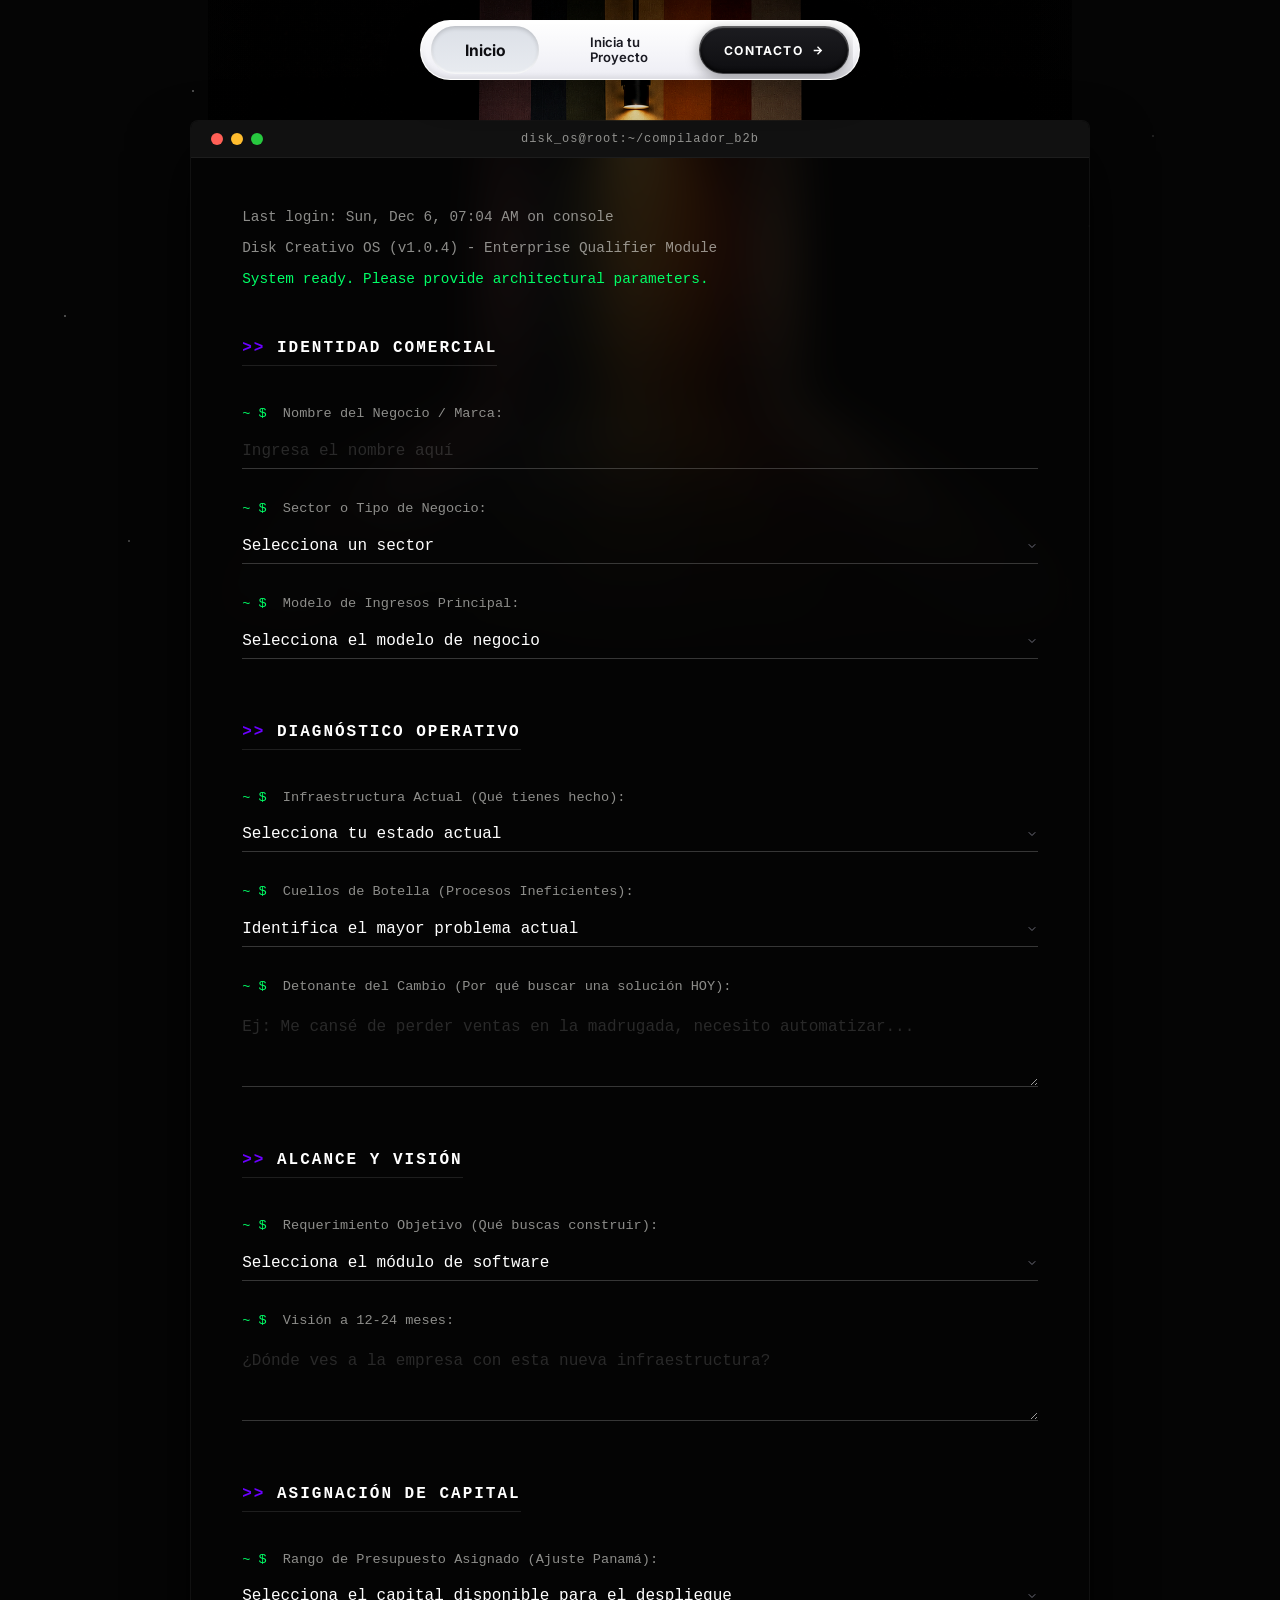
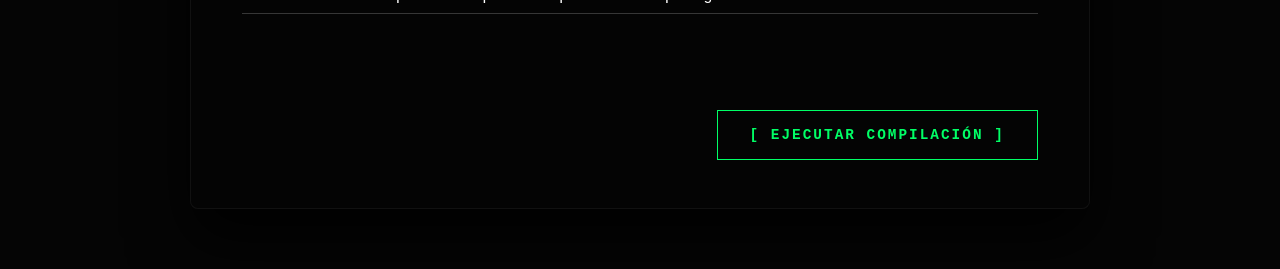
==== dex.html @ 026fd25a "feat: implementar scroll suave con offset, hero typewriter dinámico y textos editoriales corporativo" ====
<!DOCTYPE html>
<html lang="es">
<head>
    <meta charset="UTF-8">
    <meta name="viewport" content="width=device-width, initial-scale=1.0, maximum-scale=1.0, user-scalable=no">
    <title>Disk Creativo | Compilar Proyecto</title>
    <meta name="description" content="Compilador y auditoría interactiva de proyectos B2B de Disk Creativo. Diagnóstico operativo, definición de alcance y cotización directa.">
    <meta name="theme-color" content="#050505">

    <!-- Favicon -->
    <link rel="icon" type="image/png" href="assets/images/brand/logo-nav.png">
    
    <!-- Google Fonts -->
    <link rel="preconnect" href="https://fonts.googleapis.com">
    <link rel="preconnect" href="https://fonts.gstatic.com" crossorigin>
    <link href="https://fonts.googleapis.com/css2?family=Anton&family=Inter:wght@300;400;500;600&family=Playfair+Display:ital,wght@0,400;0,600;1,400;1,700&display=swap" rel="stylesheet">

    <!-- Estilos Modulares -->
    <link rel="stylesheet" href="assets/css/main.css?v=19">
    <link rel="stylesheet" href="assets/css/terminal.css?v=19">
</head>
<body>

    <!-- Fondo espacial y estrellas compartidas -->
    <div class="ambient-canvas"></div>
    <div class="minimal-stars"></div>

    <!-- ─── 02. NAVBAR CLAYMORPHISM 3D & APPLE LIQUID GLASS ─── -->
    <nav class="top-navbar nav-claymorphic is-at-top" id="topNavbar">
        <div class="navbar-inner-wrapper">
            <!-- 1. Logo de la Marca: Colapsado en estado inicial, aparece al scrollear -->
            <a href="index.html" class="navbar-brand">
                <img src="assets/images/brand/logo-nav.png" alt="Disk Icon" class="brand-icon">
                <span class="brand-name">DISK<br>CREATIVO</span>
            </a>

            <!-- 2. Botón Inicio -->
            <a href="index.html" class="nav-link nav-link-inicio">
                <span>Inicio</span>
            </a>

            <!-- 3. Enlace Inicia tu Proyecto -->
            <a href="dex.html" class="nav-link nav-link-multiline active">
                <span>Inicia tu<br>Proyecto</span>
            </a>

            <!-- 4. Botón Contacto -->
            <a href="https://wa.me/50768529324" target="_blank" rel="noopener noreferrer" class="nav-btn-clay">
                <span>CONTACTO</span>
                <svg viewBox="0 0 24 24" fill="none" stroke="currentColor" stroke-width="2.5"><path d="M5 12h14M12 5l7 7-7 7"/></svg>
            </a>
        </div>
    </nav>

    <!-- Ventana OS Terminal -->
    <main class="dex-container">
        <div class="os-window">
            
            <div class="os-titlebar">
                <div class="os-dots">
                    <div class="dot red"></div>
                    <div class="dot yellow"></div>
                    <div class="dot green"></div>
                </div>
                <div class="os-title">disk_os@root:~/compilador_b2b</div>
            </div>

            <div class="os-content">
                <div class="terminal-intro">
                    <p>Last login: <span id="timeNode"></span> on console</p>
                    <p>Disk Creativo OS (v1.0.4) - Enterprise Qualifier Module</p>
                    <p class="sys-success">System ready. Please provide architectural parameters.</p>
                </div>

                <form id="auditForm" class="audit-form">
                    
                    <!-- Bloque 1: Identidad Comercial -->
                    <div class="form-block">
                        <span class="block-header">Identidad Comercial</span>
                        
                        <div class="form-group">
                            <label class="form-label" for="q_nombre"><span class="prompt-symbol">~ $</span> Nombre del Negocio / Marca:</label>
                            <input type="text" id="q_nombre" class="terminal-input" placeholder="Ingresa el nombre aquí" required>
                        </div>

                        <div class="form-group">
                            <label class="form-label" for="q_sector"><span class="prompt-symbol">~ $</span> Sector o Tipo de Negocio:</label>
                            <select id="q_sector" class="terminal-input" required>
                                <option value="" disabled selected>Selecciona un sector</option>
                                <option value="Tattoo & Body Art">Tattoo / Arte Corporal</option>
                                <option value="Automotriz">Automotriz (Ventas, Detailing, Taller)</option>
                                <option value="Gastronomía">Gastronomía / Restaurantes</option>
                                <option value="Servicios Profesionales">Servicios Profesionales / Consultoría</option>
                                <option value="Retail & Moda">Retail / Moda / Tienda Física</option>
                                <option value="Bienes Raíces">Real Estate / Bienes Raíces</option>
                                <option value="Tecnología & SaaS">Tech / Startups / Software</option>
                                <option value="Otro">Otro Sector</option>
                            </select>
                        </div>

                        <div class="form-group">
                            <label class="form-label" for="q_modelo"><span class="prompt-symbol">~ $</span> Modelo de Ingresos Principal:</label>
                            <select id="q_modelo" class="terminal-input" required>
                                <option value="" disabled selected>Selecciona el modelo de negocio</option>
                                <option value="B2B (Business to Business)">B2B (Venta a otras empresas)</option>
                                <option value="B2C (Venta Directa al Consumidor)">B2C (Venta directa al cliente final)</option>
                                <option value="Suscripción / Membresías">Suscripciones / Membresías recurrentes</option>
                                <option value="E-commerce Puro">E-commerce / Venta 100% online</option>
                            </select>
                        </div>
                    </div>

                    <!-- Bloque 2: Diagnóstico Operativo -->
                    <div class="form-block">
                        <span class="block-header">Diagnóstico Operativo</span>
                        
                        <div class="form-group">
                            <label class="form-label" for="q_infra"><span class="prompt-symbol">~ $</span> Infraestructura Actual (Qué tienes hecho):</label>
                            <select id="q_infra" class="terminal-input" required>
                                <option value="" disabled selected>Selecciona tu estado actual</option>
                                <option value="Solo Redes Sociales">Solo existimos en Instagram / TikTok / Redes</option>
                                <option value="Web Básica Obsoleta">Tenemos una web, pero está desactualizada y no vende</option>
                                <option value="WhatsApp y Excel Puro">Operamos a pura fuerza bruta: WhatsApp, Excel y papel</option>
                                <option value="Ecosistema Parcial">Tenemos algunas herramientas, pero están desconectadas</option>
                            </select>
                        </div>

                        <div class="form-group">
                            <label class="form-label" for="q_falla"><span class="prompt-symbol">~ $</span> Cuellos de Botella (Procesos Ineficientes):</label>
                            <select id="q_falla" class="terminal-input" required>
                                <option value="" disabled selected>Identifica el mayor problema actual</option>
                                <option value="Pérdida de ventas por lentitud">Se pierden clientes por responder lento en WhatsApp / DM</option>
                                <option value="Caos de Agendamiento">El control de citas o reservas es un dolor de cabeza manual</option>
                                <option value="Cobros manuales">Los cobros no están automatizados, dependo de capturas de Yappy/Transferencia</option>
                                <option value="Baja Percepción de Marca">El cliente no nos percibe "Premium", falta autoridad visual</option>
                                <option value="Operación Fragmentada">Uso 5 plataformas distintas para vender un solo producto</option>
                            </select>
                        </div>

                        <div class="form-group">
                            <label class="form-label" for="q_detonante"><span class="prompt-symbol">~ $</span> Detonante del Cambio (Por qué buscar una solución HOY):</label>
                            <textarea id="q_detonante" class="terminal-input" placeholder="Ej: Me cansé de perder ventas en la madrugada, necesito automatizar..." required></textarea>
                        </div>
                    </div>

                    <!-- Bloque 3: Alcance y Visión -->
                    <div class="form-block">
                        <span class="block-header">Alcance y Visión</span>
                        
                        <div class="form-group">
                            <label class="form-label" for="q_objetivo"><span class="prompt-symbol">~ $</span> Requerimiento Objetivo (Qué buscas construir):</label>
                            <select id="q_objetivo" class="terminal-input" required>
                                <option value="" disabled selected>Selecciona el módulo de software</option>
                                <option value="Landing Page Transaccional">Landing Page Orientada a Ventas / Captura de Leads</option>
                                <option value="E-commerce Integral">Tienda Online / E-commerce Completo</option>
                                <option value="Software a Medida / SaaS">Plataforma Custom / Panel Administrativo a medida</option>
                                <option value="Rebranding + Infraestructura Web">Reestructuración total: Identidad Visual + Sitio Web</option>
                            </select>
                        </div>

                        <div class="form-group">
                            <label class="form-label" for="q_vision"><span class="prompt-symbol">~ $</span> Visión a 12-24 meses:</label>
                            <textarea id="q_vision" class="terminal-input" placeholder="¿Dónde ves a la empresa con esta nueva infraestructura?" required></textarea>
                        </div>
                    </div>

                    <!-- Bloque 4: Asignación de Capital -->
                    <div class="form-block">
                        <span class="block-header">Asignación de Capital</span>
                        
                        <div class="form-group">
                            <label class="form-label" for="q_presupuesto"><span class="prompt-symbol">~ $</span> Rango de Presupuesto Asignado (Ajuste Panamá):</label>
                            <select id="q_presupuesto" class="terminal-input" required>
                                <option value="" disabled selected>Selecciona el capital disponible para el despliegue</option>
                                <option value="$300 - $600 USD (MVP)">$300 - $600 USD (Despliegue Rápido / Landing Page Básica)</option>
                                <option value="$600 - $1,200 USD (Estándar)">$600 - $1,200 USD (Ecosistema Estándar / Landing Pro o E-commerce Básico)</option>
                                <option value="$1,200 - $2,500 USD (Avanzado)">$1,200 - $2,500 USD (Infraestructura Comercial B2B Completa + Automatización)</option>
                                <option value="$2,500 - $5,000 USD (SaaS)">$2,500 - $5,000 USD (Software Custom / Plataforma a Medida)</option>
                                <option value="$5,000+ USD (Enterprise)">$5,000+ USD (Proyecto Enterprise / Integraciones Complejas)</option>
                            </select>
                        </div>
                    </div>

                    <div class="terminal-submit-wrapper">
                        <button type="submit" class="btn-execute">Ejecutar Compilación</button>
                    </div>

                </form>
            </div>
        </div>
    </main>

    <!-- Scripts Modulares -->
    <script src="assets/js/main.js?v=19"></script>
    <script src="assets/js/terminal.js?v=19"></script>
</body>
</html>
---- assets/css/main.css ----
:root {
    /* Variables Core */
    --bg-primary: #050505;
    --bg-secondary: #0A0A0C;
    --brand-purple: #6B00FF;
    --accent-neon: #00FF66;
    --accent-neon-glow: rgba(0, 255, 102, 0.35);
    --accent-cyan: #00F0FF;
    --text-main: #EAE9E4; 
    --text-muted: rgba(234, 233, 228, 0.6);
    --hairline: 1px solid rgba(255, 255, 255, 0.1);
    --hairline-dark: 1px solid rgba(255, 255, 255, 0.05);
    /* Delimitador Técnico Editorial */
    --line-solid-white: 1px solid rgba(255, 255, 255, 0.4);
    
    /* Tipografía */
    --font-display: 'Anton', sans-serif;
    --font-serif: 'Playfair Display', serif;
    --font-sans: 'Inter', sans-serif;
    --font-code: 'Courier New', Courier, monospace;
}

/* ─── RESET Y BASE (BLINDAJE DE OVERFLOW) ─── */
html, body { 
    overflow-x: hidden !important; 
    max-width: 100vw; 
    width: 100%; 
    scroll-behavior: smooth; 
    min-height: 100%; 
}

* { 
    box-sizing: border-box; 
    margin: 0; 
    padding: 0; 
}

body {
    color: var(--text-main); 
    font-family: var(--font-sans);
    -webkit-font-smoothing: antialiased; 
    background-color: var(--bg-primary);
    position: relative; 
    min-height: 100%;
}

/* ─── 01. LIENZO DEL ESCENARIO DE INDEX (MÁS CORTO Y LADOS EN NEGRO) ─── */
.ambient-canvas {
    position: absolute;
    top: 0;
    left: 0;
    width: 100%;
    height: clamp(520px, 72vh, 760px);
    background-color: var(--bg-primary);
    background-image: 
        /* Fusión suave a los costados hacia negro sólido */
        linear-gradient(to right, #050505 0%, rgba(5,5,5,0) 20%, rgba(5,5,5,0) 80%, #050505 100%),
        /* Fusión suave inferior hacia negro antes de la cinta analógica */
        linear-gradient(to bottom, rgba(5,5,5,0.06) 0%, transparent 40%, rgba(5,5,5,0.85) 80%, #050505 100%),
        /* Fondo original de index */
        url('../images/backgrounds/escenario-lampara.png');
    background-position: center top, center top, center top;
    background-size: 100% 100%, 100% 100%, auto 100%;
    background-repeat: no-repeat;
    z-index: 1;
    pointer-events: none;
}

.stars-container { 
    position: absolute; 
    top: 0; 
    left: 0; 
    width: 100%; 
    height: 100vh; 
    z-index: 2; 
    pointer-events: none; 
    overflow: hidden;
}

.stars-1 {
    position: absolute; 
    width: 1px; 
    height: 1px; 
    background: transparent;
    box-shadow: 15vw 20vh #FFF, 40vw 60vh #FFF, 80vw 15vh #FFF, 25vw 85vh #FFF, 60vw 30vh #FFF, 90vw 70vh #FFF, 10vw 45vh #FFF, 70vw 80vh #FFF;
    opacity: 0.28;
}

.stars-2 {
    position: absolute; 
    width: 2px; 
    height: 2px; 
    background: transparent;
    box-shadow: 35vw 10vh #FFF, 85vw 50vh #FFF, 50vw 85vh #FFF, 15vw 70vh #FFF, 75vw 25vh #FFF;
    opacity: 0.22;
}

.minimal-stars { 
    position: absolute; 
    top: 0; 
    left: 0; 
    width: 100%; 
    height: 100vh; 
    z-index: 1; 
    pointer-events: none; 
    overflow: hidden;
}

.minimal-stars::after {
    content: ""; 
    position: absolute; 
    width: 2px; 
    height: 2px; 
    background: transparent;
    box-shadow: 15vw 10vh rgba(255,255,255,0.5), 85vw 25vh rgba(255,255,255,0.3), 45vw 40vh rgba(255,255,255,0.6), 10vw 60vh rgba(255,255,255,0.4), 75vw 70vh rgba(255,255,255,0.5), 90vw 15vh rgba(255,255,255,0.2), 25vw 85vh rgba(255,255,255,0.4), 65vw 90vh rgba(255,255,255,0.3), 5vw 35vh rgba(255,255,255,0.5), 50vw 15vh rgba(255,255,255,0.2);
    opacity: 0.55;
}

/* ─── 02. NAVBAR DINÁMICA CLAYMORPHISM A LIQUID GLASS (TRANSICIÓN DE ESTADOS) ─── */
.top-navbar {
    position: fixed;
    top: 20px;
    left: 50%;
    transform: translate(-50%, 0);
    height: 60px;
    border-radius: 100px;
    display: flex;
    align-items: center;
    padding: 0 6px;
    z-index: 2000;
    will-change: transform, opacity, background, box-shadow, width;
    transition: 
        width 0.48s cubic-bezier(0.16, 1, 0.3, 1),
        transform 0.65s cubic-bezier(0.16, 1, 0.3, 1),
        opacity 0.4s ease,
        background 0.35s ease,
        border-color 0.35s ease,
        box-shadow 0.35s ease;
}

/* Estado Inicial (Arriba del todo / Scroll = 0): Cápsula blanca compacta ajustada */
.top-navbar.is-at-top {
    width: min(94vw, 440px);
    background: linear-gradient(180deg, #FFFFFF 0%, #EDEDF4 100%);
    border: 1px solid rgba(255, 255, 255, 0.95);
    box-shadow: 
        inset 0 2.5px 3.5px rgba(255, 255, 255, 1),
        inset 0 -3px 5px rgba(0, 0, 0, 0.08),
        0 14px 35px rgba(0, 0, 0, 0.30);
}

/* Estado Scrolleado (Al bajar): Cápsula negra equilibrada de 580px */
.top-navbar.is-scrolled,
.top-navbar:not(.is-at-top) {
    width: min(94vw, 580px);
    background: linear-gradient(180deg, #1C1C22 0%, #101014 100%);
    border: 1px solid rgba(255, 255, 255, 0.16);
    border-top: 1px solid rgba(255, 255, 255, 0.35);
    box-shadow: 
        inset 0 1.5px 2px rgba(255, 255, 255, 0.22),
        inset 0 -2.5px 5px rgba(0, 0, 0, 0.85),
        0 18px 45px rgba(0, 0, 0, 0.65);
    backdrop-filter: blur(20px);
    -webkit-backdrop-filter: blur(20px);
}

/* Estado Oculto (Al scrollear hacia abajo tras pasar la línea de rayas analógica) */
.top-navbar.nav-hidden {
    transform: translate(-50%, -125px) !important;
    opacity: 0 !important;
    pointer-events: none !important;
}

/* Contenedor Interior: Distribución balanceada de extremo a extremo */
.navbar-inner-wrapper {
    width: 100%;
    height: 100%;
    display: flex;
    align-items: center;
    justify-content: space-between;
    overflow: hidden;
    position: relative;
    z-index: 2;
    padding: 0 4px;
}

/* ─── 1. LOGO DE LA MARCA (COLLAPSIBLE / DESLIZANTE) ─── */
.navbar-brand {
    display: flex;
    align-items: center;
    gap: 8px;
    text-decoration: none;
    white-space: nowrap;
    overflow: hidden;
    flex-shrink: 0;
}

/* En el estado inicial: Totalmente removido del flujo para que Inicio esté 100% a la izquierda sin huecos */
.top-navbar.is-at-top .navbar-brand {
    display: none !important;
}

/* En el estado scrolleado: Se despliega suavemente a la izquierda */
.top-navbar.is-scrolled .navbar-brand,
.top-navbar:not(.is-at-top) .navbar-brand {
    display: flex !important;
    max-width: 135px;
    opacity: 1;
    transform: translateX(0);
    pointer-events: auto;
    animation: navBrandReveal 0.4s cubic-bezier(0.16, 1, 0.3, 1) forwards;
}

@keyframes navBrandReveal {
    0% {
        opacity: 0;
        transform: translateX(-24px);
        max-width: 0;
    }
    100% {
        opacity: 1;
        transform: translateX(0);
        max-width: 135px;
    }
}

.brand-icon {
    height: 22px;
    width: auto;
    object-fit: contain;
    filter: drop-shadow(0 2px 5px rgba(0, 0, 0, 0.4));
    flex-shrink: 0;
}

.brand-name {
    font-family: var(--font-sans);
    font-size: 0.72rem;
    font-weight: 800;
    line-height: 1.1;
    letter-spacing: 1.2px;
    color: #FFFFFF;
    text-transform: uppercase;
    text-shadow: 0 1px 3px rgba(0, 0, 0, 0.7);
    display: inline-block;
}

/* ─── 2. BOTÓN INICIO (HENDIDURA 3D ESCULPIDA) ─── */
.nav-link.nav-link-inicio {
    display: inline-flex;
    align-items: center;
    justify-content: center;
    text-decoration: none;
    font-family: var(--font-sans);
    border-radius: 999px;
    flex-shrink: 0;
    transition: all 0.35s cubic-bezier(0.16, 1, 0.3, 1);
}

/* En Estado Inicial (Blanco): Hendidura generosa ocupando la izquierda */
.top-navbar.is-at-top .nav-link.nav-link-inicio {
    width: 108px;
    height: 48px;
    background: linear-gradient(180deg, #DCE0E7 0%, #E8EBF0 100%);
    box-shadow: 
        inset 0 2px 4px rgba(0, 0, 0, 0.16),
        inset 0 -1.5px 2px rgba(255, 255, 255, 0.95);
    color: #0E0E12;
    font-size: 0.98rem;
    font-weight: 700;
}

/* En Estado Scrolleado (Negro): Hendidura oscura y estilizada */
.top-navbar.is-scrolled .nav-link.nav-link-inicio,
.top-navbar:not(.is-at-top) .nav-link.nav-link-inicio {
    width: 86px;
    height: 44px;
    background: linear-gradient(180deg, #2A2A32 0%, #1F1F25 100%);
    box-shadow: 
        inset 0 2px 4px rgba(0, 0, 0, 0.75),
        inset 0 -1px 1.5px rgba(255, 255, 255, 0.12);
    color: #FFFFFF;
    font-size: 0.86rem;
    font-weight: 600;
}

/* ─── 3. BOTÓN 'INICIA TU PROYECTO' ─── */
.nav-link.nav-link-multiline {
    display: inline-flex;
    align-items: center;
    justify-content: center;
    text-decoration: none;
    font-family: var(--font-sans);
    font-size: 0.82rem;
    line-height: 1.15;
    text-align: left;
    flex-shrink: 0;
    transition: color 0.35s ease, opacity 0.35s ease;
}

.top-navbar.is-at-top .nav-link.nav-link-multiline {
    color: #1A1A22;
    font-weight: 600;
}

.top-navbar.is-scrolled .nav-link.nav-link-multiline,
.top-navbar:not(.is-at-top) .nav-link.nav-link-multiline {
    color: #FFFFFF;
    font-weight: 500;
}

.nav-link.nav-link-multiline:hover {
    opacity: 0.8;
}

/* ─── 4. BOTÓN CONTACTO (CÁPSULA TÁCTIL NEGRA) ─── */
.nav-btn-clay {
    height: 48px;
    padding: 0 1.5rem;
    background: linear-gradient(180deg, #1C1C20 0%, #0E0E11 100%);
    color: #FFFFFF;
    border-radius: 999px;
    font-family: var(--font-sans);
    font-size: 0.76rem;
    font-weight: 700;
    letter-spacing: 1.4px;
    display: inline-flex;
    align-items: center;
    justify-content: center;
    gap: 8px;
    text-transform: uppercase;
    text-decoration: none;
    border: 1px solid rgba(255, 255, 255, 0.18);
    border-top: 1px solid rgba(255, 255, 255, 0.35);
    box-shadow: 
        inset 0 1px 1px rgba(255, 255, 255, 0.3),
        inset 0 -2px 4px rgba(0, 0, 0, 0.8),
        0 4px 14px rgba(0, 0, 0, 0.35);
    transition: all 0.28s cubic-bezier(0.16, 1, 0.3, 1);
    cursor: pointer;
    flex-shrink: 0;
}

.nav-btn-clay svg {
    width: 13px;
    height: 13px;
    transition: transform 0.25s ease;
}

.nav-btn-clay:hover {
    transform: translateY(-1.5px);
    background: linear-gradient(180deg, #2A2A30 0%, #151518 100%);
    color: #FFFFFF;
    box-shadow: 
        inset 0 1px 1.5px rgba(255, 255, 255, 0.4),
        inset 0 -2px 4px rgba(0, 0, 0, 0.8),
        0 8px 22px rgba(0, 0, 0, 0.5);
}

.nav-btn-clay:hover svg {
    transform: translateX(3px);
}

.nav-btn-clay:active {
    transform: translateY(1.5px);
    box-shadow: 
        inset 0 2px 4px rgba(0, 0, 0, 0.9),
        0 2px 4px rgba(0, 0, 0, 0.2);
}

/* Variante Botón Arcilla Blanca Esculpida */
.nav-btn-clay.btn-clay-white {
    background: linear-gradient(180deg, #FFFFFF 0%, #E6E6EB 100%);
    color: #111116;
    border: 1px solid rgba(255, 255, 255, 1);
    box-shadow: 
        inset 0 1.5px 2.5px rgba(255, 255, 255, 1),
        inset 0 -2.5px 4px rgba(0, 0, 0, 0.12),
        0 4px 12px rgba(0, 0, 0, 0.18);
}

.nav-btn-clay.btn-clay-white:hover {
    background: linear-gradient(180deg, #FFFFFF 0%, #ECECF0 100%);
    box-shadow: 
        inset 0 1.5px 2.5px rgba(255, 255, 255, 1),
        inset 0 -2.5px 4px rgba(0, 0, 0, 0.12),
        0 7px 18px rgba(0, 0, 0, 0.25);
}

/* Modo Barra Borde a Borde con Textura Clay */
.top-navbar.style-edge {
    top: 0;
    left: 0;
    transform: none;
    width: 100%;
    border-radius: 0;
    border-left: none;
    border-right: none;
    border-top: none;
    border-bottom: 1px solid rgba(0, 0, 0, 0.08);
    box-shadow: 
        inset 0 2px 3px rgba(255, 255, 255, 1),
        inset 0 -3.5px 6px rgba(0, 0, 0, 0.08),
        0 10px 30px rgba(0, 0, 0, 0.35);
    padding: 0 4vw;
}

.top-navbar.style-edge.nav-hidden {
    transform: translateY(-100%) !important;
}

/* ─── 06. FOOTER B2B PREMIUM ─── */
.b2b-footer { 
    background-color: var(--bg-secondary); 
    border-top: var(--hairline); 
    padding: 5rem 4vw; 
    position: relative; 
    z-index: 20; 
    display: block; 
}

.footer-grid { 
    max-width: 1600px; 
    margin: 0 auto; 
    display: grid; 
    grid-template-columns: 2fr 1fr 1fr; 
    gap: 4rem; 
}

.footer-brand h2 { 
    font-family: var(--font-display); 
    font-size: clamp(2rem, 4vw, 3rem); 
    color: var(--text-main); 
    text-transform: uppercase; 
    line-height: 1; 
    margin-bottom: 1rem; 
    letter-spacing: 1px;
}

.footer-brand p { 
    font-family: var(--font-sans); 
    font-size: 0.9rem; 
    color: var(--text-muted); 
    line-height: 1.6; 
    max-width: 400px;
}

.footer-nav h4 { 
    font-family: var(--font-sans); 
    font-size: 0.85rem; 
    color: #fff; 
    text-transform: uppercase; 
    letter-spacing: 1px; 
    margin-bottom: 1.5rem; 
    font-weight: 600;
}

.footer-nav ul { 
    list-style: none; 
    display: flex; 
    flex-direction: column; 
    gap: 1rem; 
}

.footer-nav a { 
    font-family: var(--font-sans); 
    font-size: 0.9rem; 
    color: var(--text-muted); 
    text-decoration: none; 
    transition: color 0.3s;
}

.footer-nav a:hover { 
    color: var(--brand-purple); 
}

.footer-bottom { 
    max-width: 1600px; 
    margin: 0 auto; 
    margin-top: 4rem; 
    padding-top: 2rem; 
    border-top: var(--hairline); 
    display: flex; 
    justify-content: space-between; 
    align-items: center; 
    font-family: var(--font-sans); 
    font-size: 0.75rem; 
    color: var(--text-muted);
}

/* ─── RESPONSIVE MÓVIL (NAVBAR & FOOTER) ─── */
@media (max-width: 900px) {
    .ambient-canvas { 
        height: clamp(560px, 80vh, 740px);
        background-size: 100% 100%, 100% 100%, auto 100%;
        background-position: center top, center top, center top;
    }

    .top-navbar { 
        top: 12px;
        height: 50px; 
        padding: 0 4px;
    }
    .top-navbar.is-at-top {
        width: min(92vw, 320px) !important;
    }
    .top-navbar.is-scrolled,
    .top-navbar:not(.is-at-top) {
        width: min(94vw, 365px) !important;
    }
    .top-navbar.is-at-top .navbar-brand {
        display: none !important;
    }
    .top-navbar.is-scrolled .navbar-brand,
    .top-navbar:not(.is-at-top) .navbar-brand {
        display: flex !important;
        max-width: 90px !important; 
        gap: 4px; 
        animation: navBrandRevealMobile 0.38s cubic-bezier(0.16, 1, 0.3, 1) forwards;
    }
    @keyframes navBrandRevealMobile {
        0% { opacity: 0; transform: translateX(-16px); max-width: 0; }
        100% { opacity: 1; transform: translateX(0); max-width: 90px; }
    }
    .top-navbar.is-at-top .nav-link.nav-link-inicio { 
        width: 82px;
        height: 38px;
        font-size: 0.82rem; 
        padding: 0;
    }
    .top-navbar.is-scrolled .nav-link.nav-link-inicio,
    .top-navbar:not(.is-at-top) .nav-link.nav-link-inicio { 
        width: 66px;
        height: 36px;
        font-size: 0.74rem; 
        padding: 0;
    }
    .nav-link.nav-link-multiline { 
        font-size: 0.66rem; 
        line-height: 1.1;
    }
    .brand-icon { 
        height: 17px; 
    }
    .brand-name { 
        font-size: 0.54rem; 
        letter-spacing: 0.8px;
    }
    .nav-btn-clay { 
        height: 38px;
        padding: 0 0.95rem; 
        font-size: 0.65rem; 
        letter-spacing: 0.8px;
        gap: 4px; 
    }
    .nav-btn-clay svg {
        width: 10px;
        height: 10px;
    }

    .footer-grid { 
        grid-template-columns: 1fr; 
        gap: 3rem; 
    }
    .footer-bottom { 
        flex-direction: column; 
        gap: 1rem; 
        text-align: center; 
    }
}
---- assets/css/terminal.css ----
/* ─── MÓDULO DEX (OS TERMINAL INTERFACE) ─── */
.dex-container {
    flex: 1; 
    padding: 120px 4vw 60px 4vw; 
    display: flex; 
    flex-direction: column; 
    align-items: center; 
    position: relative; 
    z-index: 10;
}

.os-window {
    width: 100%; 
    max-width: 900px; 
    background: rgba(5, 5, 5, 0.85);
    backdrop-filter: blur(20px); 
    -webkit-backdrop-filter: blur(20px);
    border: var(--hairline-dark); 
    border-radius: 8px; 
    box-shadow: 0 30px 60px rgba(0,0,0,0.9);
    overflow: hidden;
}

.os-titlebar {
    background: #111; 
    padding: 12px 20px; 
    display: flex; 
    align-items: center;
    border-bottom: var(--hairline-dark); 
    position: relative;
}

.os-dots { 
    display: flex; 
    gap: 8px; 
}
.dot { 
    width: 12px; 
    height: 12px; 
    border-radius: 50%; 
}
.dot.red { background: #FF5F56; } 
.dot.yellow { background: #FFBD2E; } 
.dot.green { background: #27C93F; }

.os-title {
    position: absolute; 
    left: 50%; 
    transform: translateX(-50%);
    font-family: var(--font-code); 
    font-size: 0.75rem; 
    color: var(--text-muted);
    letter-spacing: 1px;
}

.os-content { 
    padding: 3rem 4vw; 
    font-family: var(--font-code); 
}

.terminal-intro { 
    margin-bottom: 3rem; 
    color: var(--text-muted); 
    line-height: 1.6; 
    font-size: 0.9rem; 
}
.terminal-intro p { 
    margin-bottom: 0.5rem; 
}
.sys-success { 
    color: var(--accent-neon); 
}

.audit-form { 
    display: flex; 
    flex-direction: column; 
    gap: 4rem; 
}

.form-block { 
    display: flex; 
    flex-direction: column; 
    gap: 2rem; 
}
.block-header {
    color: #fff; 
    font-size: 1rem; 
    font-weight: 600; 
    text-transform: uppercase;
    letter-spacing: 2px; 
    border-bottom: var(--hairline); 
    padding-bottom: 0.5rem;
    display: inline-block; 
    align-self: flex-start; 
    margin-bottom: 0.5rem;
}
.block-header::before { 
    content: ">> "; 
    color: var(--brand-purple); 
}

.form-group { 
    display: flex; 
    flex-direction: column; 
    gap: 0.8rem; 
}
.form-label { 
    font-size: 0.85rem; 
    color: var(--text-muted); 
}
.prompt-symbol { 
    color: var(--accent-neon); 
    margin-right: 8px; 
}

.terminal-input {
    width: 100%; 
    background: transparent; 
    border: none; 
    border-bottom: 1px solid rgba(255,255,255,0.2);
    color: #fff; 
    font-family: var(--font-code); 
    font-size: 1rem; 
    padding: 0.5rem 0;
    transition: border-color 0.3s;
}
.terminal-input:focus { 
    outline: none; 
    border-bottom-color: var(--accent-neon); 
}
.terminal-input::placeholder { 
    color: rgba(255,255,255,0.15); 
}

textarea.terminal-input { 
    resize: vertical; 
    min-height: 80px; 
    line-height: 1.5; 
}

select.terminal-input {
    appearance: none; 
    -webkit-appearance: none; 
    cursor: pointer;
    background-image: url("data:image/svg+xml,%3Csvg xmlns='http://www.w3.org/2000/svg' width='12' height='12' viewBox='0 0 24 24' fill='none' stroke='%236E6E7A' stroke-width='2' stroke-linecap='round' stroke-linejoin='round'%3E%3Cpolyline points='6 9 12 15 18 9'%3E%3C/polyline%3E%3C/svg%3E");
    background-repeat: no-repeat; 
    background-position: right 0px center; 
    padding-right: 20px;
}
select.terminal-input option { 
    background: var(--bg-secondary); 
    color: #fff; 
    font-family: var(--font-sans); 
}

/* EXECUTE BUTTON */
.terminal-submit-wrapper { 
    margin-top: 2rem; 
    display: flex; 
    justify-content: flex-end; 
}
.btn-execute {
    background: transparent; 
    color: var(--accent-neon); 
    border: 1px solid var(--accent-neon);
    padding: 1rem 2rem; 
    font-family: var(--font-code); 
    font-size: 0.9rem; 
    font-weight: 600;
    text-transform: uppercase; 
    letter-spacing: 2px; 
    cursor: pointer; 
    transition: all 0.3s;
}
.btn-execute:hover { 
    background: var(--accent-neon); 
    color: #000; 
    box-shadow: 0 0 20px rgba(0, 255, 102, 0.4); 
}
.btn-execute::before { content: "[ "; }
.btn-execute::after { content: " ]"; }

/* ─── RESPONSIVE MÓVIL ─── */
@media (max-width: 900px) {
    .dex-container { 
        padding: 90px 1.5rem 40px 1.5rem; 
    }
    .os-window { 
        border-radius: 4px; 
    }
    .os-titlebar { 
        padding: 10px 15px; 
    }
    .os-title { 
        font-size: 0.65rem; 
    }
    .os-content { 
        padding: 2rem 1.5rem; 
    }
    
    .audit-form { 
        gap: 3rem; 
    }
    .block-header { 
        font-size: 0.9rem; 
    }
    .form-label { 
        font-size: 0.75rem; 
    }
    .terminal-input { 
        font-size: 0.9rem; 
    }
    .terminal-submit-wrapper { 
        justify-content: center; 
    }
    .btn-execute { 
        width: 100%; 
        padding: 1rem; 
        font-size: 0.8rem; 
        text-align: center; 
    }
}
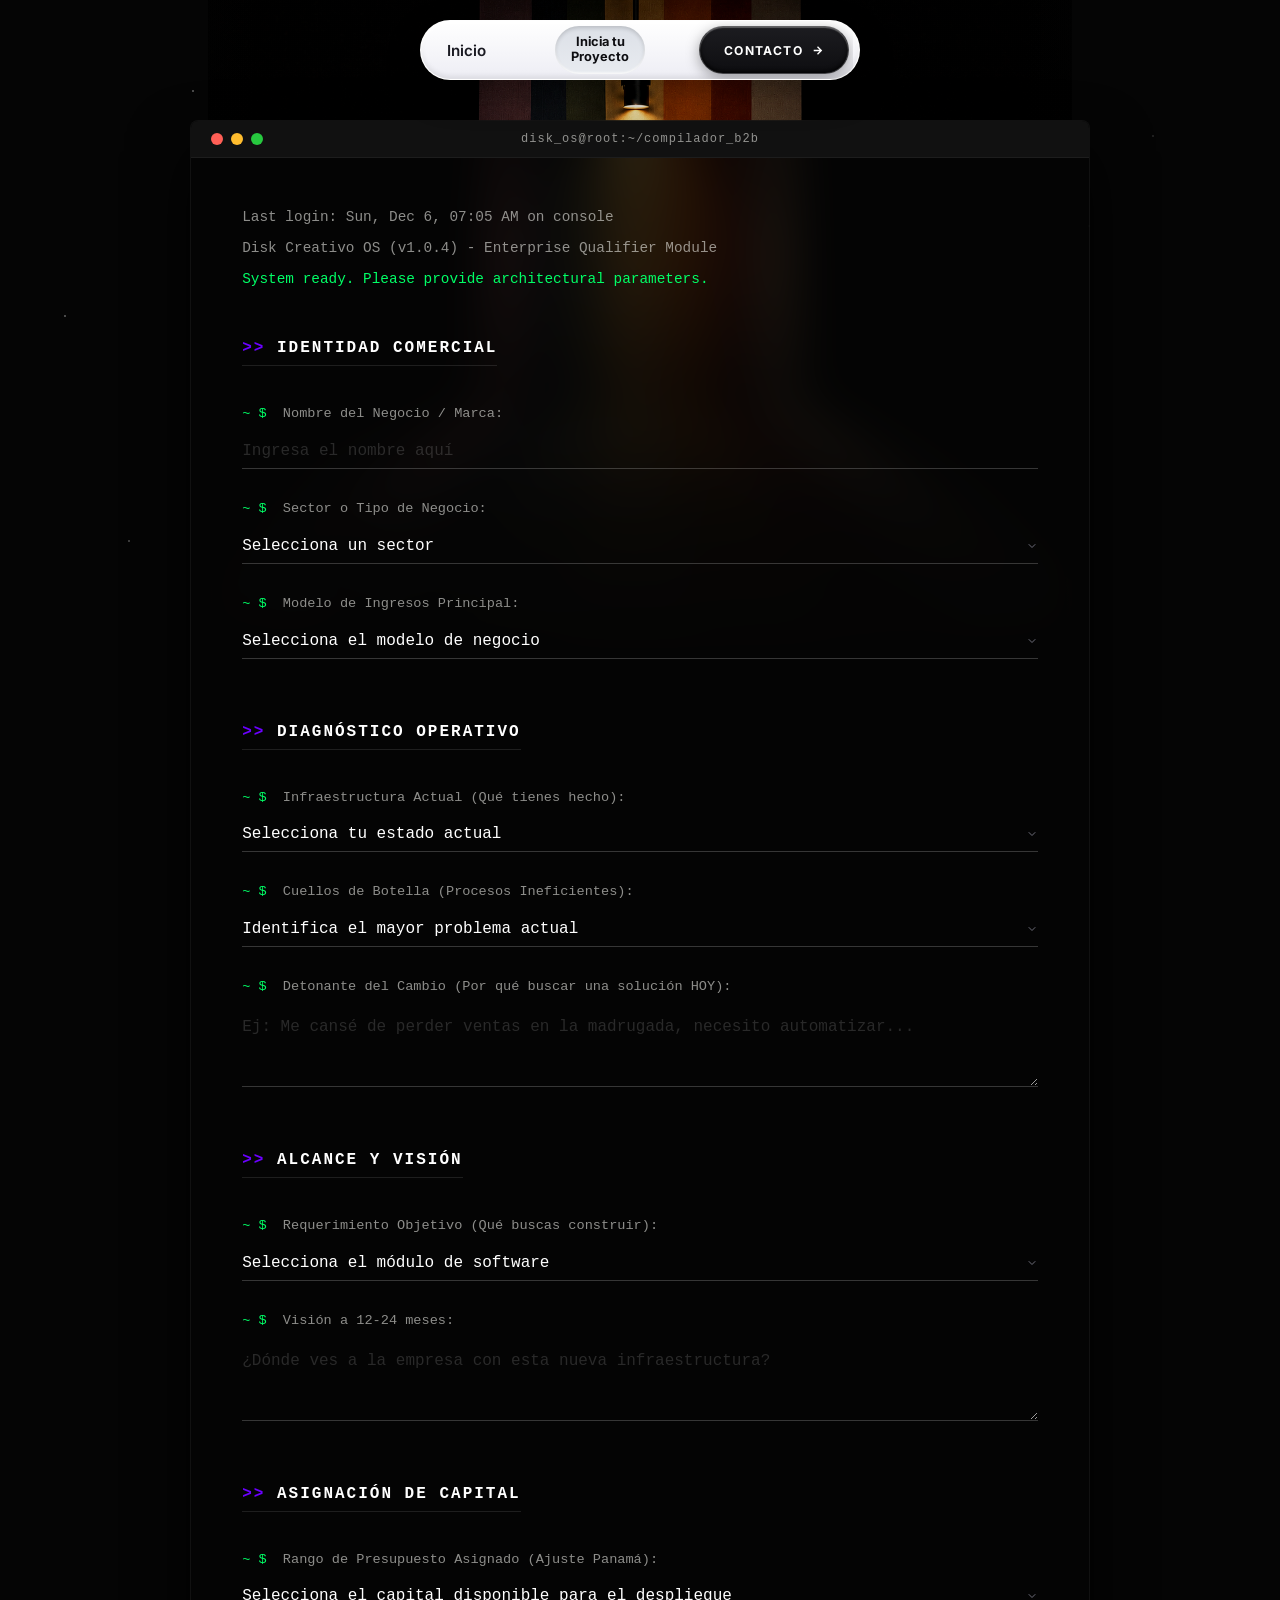
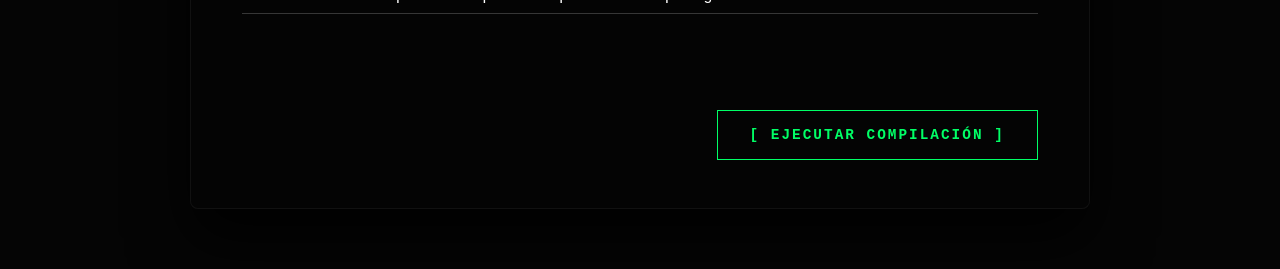
==== commit 9b55a804: "fix(nav & mobile): dinamizar boton activo en navbar, agregar feedback haptico y eliminar tap-highlig" ====
--- a/dex.html
+++ b/dex.html
@@ -16,8 +16,8 @@
     <link href="https://fonts.googleapis.com/css2?family=Anton&family=Inter:wght@300;400;500;600&family=Playfair+Display:ital,wght@0,400;0,600;1,400;1,700&display=swap" rel="stylesheet">
 
     <!-- Estilos Modulares -->
-    <link rel="stylesheet" href="assets/css/main.css?v=19">
-    <link rel="stylesheet" href="assets/css/terminal.css?v=19">
+    <link rel="stylesheet" href="assets/css/main.css?v=20">
+    <link rel="stylesheet" href="assets/css/terminal.css?v=20">
 </head>
 <body>
 
@@ -191,7 +191,7 @@
     </main>
 
     <!-- Scripts Modulares -->
-    <script src="assets/js/main.js?v=19"></script>
-    <script src="assets/js/terminal.js?v=19"></script>
+    <script src="assets/js/main.js?v=20"></script>
+    <script src="assets/js/terminal.js?v=20"></script>
 </body>
 </html>
--- a/assets/css/main.css
+++ b/assets/css/main.css
@@ -33,6 +33,16 @@
     box-sizing: border-box; 
     margin: 0; 
     padding: 0; 
+    -webkit-tap-highlight-color: transparent !important;
+}
+
+*, *::before, *::after {
+    -webkit-tap-highlight-color: transparent !important;
+}
+
+a, button, input, select, textarea, [role="button"] {
+    -webkit-tap-highlight-color: transparent !important;
+    outline: none;
 }
 
 body {
@@ -244,8 +254,8 @@
     display: inline-block;
 }
 
-/* ─── 2. BOTÓN INICIO (HENDIDURA 3D ESCULPIDA) ─── */
-.nav-link.nav-link-inicio {
+/* ─── 2. BOTONES DE NAVEGACIÓN Y ESTADO ACTIVO ESCULPIDO ─── */
+.nav-link {
     display: inline-flex;
     align-items: center;
     justify-content: center;
@@ -253,63 +263,106 @@
     font-family: var(--font-sans);
     border-radius: 999px;
     flex-shrink: 0;
-    transition: all 0.35s cubic-bezier(0.16, 1, 0.3, 1);
-}
-
-/* En Estado Inicial (Blanco): Hendidura generosa ocupando la izquierda */
-.top-navbar.is-at-top .nav-link.nav-link-inicio {
-    width: 108px;
+    transition: all 0.3s cubic-bezier(0.16, 1, 0.3, 1);
+    -webkit-tap-highlight-color: transparent !important;
+    user-select: none;
+}
+
+.nav-link.nav-link-inicio {
+    font-size: 0.95rem;
+    padding: 0 16px;
     height: 48px;
+}
+
+.nav-link.nav-link-multiline {
+    font-size: 0.80rem;
+    line-height: 1.15;
+    text-align: center;
+    padding: 0 16px;
+    height: 48px;
+}
+
+/* Estado Activo en Inicio (Top / Blanco): Hendidura generosa 3D */
+.top-navbar.is-at-top .nav-link.active {
     background: linear-gradient(180deg, #DCE0E7 0%, #E8EBF0 100%);
     box-shadow: 
         inset 0 2px 4px rgba(0, 0, 0, 0.16),
         inset 0 -1.5px 2px rgba(255, 255, 255, 0.95);
     color: #0E0E12;
-    font-size: 0.98rem;
     font-weight: 700;
 }
 
-/* En Estado Scrolleado (Negro): Hendidura oscura y estilizada */
-.top-navbar.is-scrolled .nav-link.nav-link-inicio,
-.top-navbar:not(.is-at-top) .nav-link.nav-link-inicio {
-    width: 86px;
-    height: 44px;
+.top-navbar.is-at-top .nav-link.nav-link-inicio.active {
+    width: 108px;
+    padding: 0;
+}
+
+.top-navbar.is-at-top .nav-link.nav-link-multiline.active {
+    padding: 0 16px;
+}
+
+/* Estado Activo en Scrolleado (Negro / Dark Glass): Hendidura oscura y estilizada */
+.top-navbar.is-scrolled .nav-link.active,
+.top-navbar:not(.is-at-top) .nav-link.active {
     background: linear-gradient(180deg, #2A2A32 0%, #1F1F25 100%);
     box-shadow: 
         inset 0 2px 4px rgba(0, 0, 0, 0.75),
         inset 0 -1px 1.5px rgba(255, 255, 255, 0.12);
     color: #FFFFFF;
+    font-weight: 600;
+}
+
+.top-navbar.is-scrolled .nav-link.nav-link-inicio.active,
+.top-navbar:not(.is-at-top) .nav-link.nav-link-inicio.active {
+    width: 86px;
+    height: 44px;
+    padding: 0;
     font-size: 0.86rem;
-    font-weight: 600;
-}
-
-/* ─── 3. BOTÓN 'INICIA TU PROYECTO' ─── */
-.nav-link.nav-link-multiline {
-    display: inline-flex;
-    align-items: center;
-    justify-content: center;
-    text-decoration: none;
-    font-family: var(--font-sans);
-    font-size: 0.82rem;
-    line-height: 1.15;
-    text-align: left;
-    flex-shrink: 0;
-    transition: color 0.35s ease, opacity 0.35s ease;
-}
-
-.top-navbar.is-at-top .nav-link.nav-link-multiline {
+}
+
+.top-navbar.is-scrolled .nav-link.nav-link-multiline.active,
+.top-navbar:not(.is-at-top) .nav-link.nav-link-multiline.active {
+    height: 44px;
+    padding: 0 14px;
+    font-size: 0.78rem;
+}
+
+/* Estado Inactivo (No Presionado): Texto limpio sin hendidura */
+.top-navbar.is-at-top .nav-link:not(.active) {
+    background: transparent;
+    box-shadow: none;
     color: #1A1A22;
     font-weight: 600;
 }
 
-.top-navbar.is-scrolled .nav-link.nav-link-multiline,
-.top-navbar:not(.is-at-top) .nav-link.nav-link-multiline {
-    color: #FFFFFF;
+.top-navbar.is-scrolled .nav-link:not(.active),
+.top-navbar:not(.is-at-top) .nav-link:not(.active) {
+    background: transparent;
+    box-shadow: none;
+    color: rgba(255, 255, 255, 0.72);
     font-weight: 500;
 }
 
-.nav-link.nav-link-multiline:hover {
-    opacity: 0.8;
+.nav-link:not(.active):hover {
+    opacity: 0.85;
+}
+
+/* Respuesta Háptica al Presionar (Click / Touch Inmediato) */
+.top-navbar.is-at-top .nav-link:active {
+    background: linear-gradient(180deg, #D4D8DF 0%, #DFE3E8 100%);
+    box-shadow: 
+        inset 0 2px 4px rgba(0, 0, 0, 0.2),
+        inset 0 -1px 1.5px rgba(255, 255, 255, 0.9);
+    transform: scale(0.97);
+}
+
+.top-navbar.is-scrolled .nav-link:active,
+.top-navbar:not(.is-at-top) .nav-link:active {
+    background: linear-gradient(180deg, #222228 0%, #18181D 100%);
+    box-shadow: 
+        inset 0 2px 4px rgba(0, 0, 0, 0.8),
+        inset 0 -1px 1px rgba(255, 255, 255, 0.08);
+    transform: scale(0.97);
 }
 
 /* ─── 4. BOTÓN CONTACTO (CÁPSULA TÁCTIL NEGRA) ─── */
@@ -521,18 +574,29 @@
         0% { opacity: 0; transform: translateX(-16px); max-width: 0; }
         100% { opacity: 1; transform: translateX(0); max-width: 90px; }
     }
-    .top-navbar.is-at-top .nav-link.nav-link-inicio { 
+    .top-navbar.is-at-top .nav-link.nav-link-inicio.active { 
         width: 82px;
         height: 38px;
         font-size: 0.82rem; 
         padding: 0;
     }
-    .top-navbar.is-scrolled .nav-link.nav-link-inicio,
-    .top-navbar:not(.is-at-top) .nav-link.nav-link-inicio { 
+    .top-navbar.is-scrolled .nav-link.nav-link-inicio.active,
+    .top-navbar:not(.is-at-top) .nav-link.nav-link-inicio.active { 
         width: 66px;
         height: 36px;
         font-size: 0.74rem; 
         padding: 0;
+    }
+    .top-navbar.is-at-top .nav-link.nav-link-multiline.active { 
+        padding: 0 10px;
+        height: 38px;
+        font-size: 0.66rem; 
+    }
+    .top-navbar.is-scrolled .nav-link.nav-link-multiline.active,
+    .top-navbar:not(.is-at-top) .nav-link.nav-link-multiline.active { 
+        padding: 0 8px;
+        height: 36px;
+        font-size: 0.64rem; 
     }
     .nav-link.nav-link-multiline { 
         font-size: 0.66rem; 
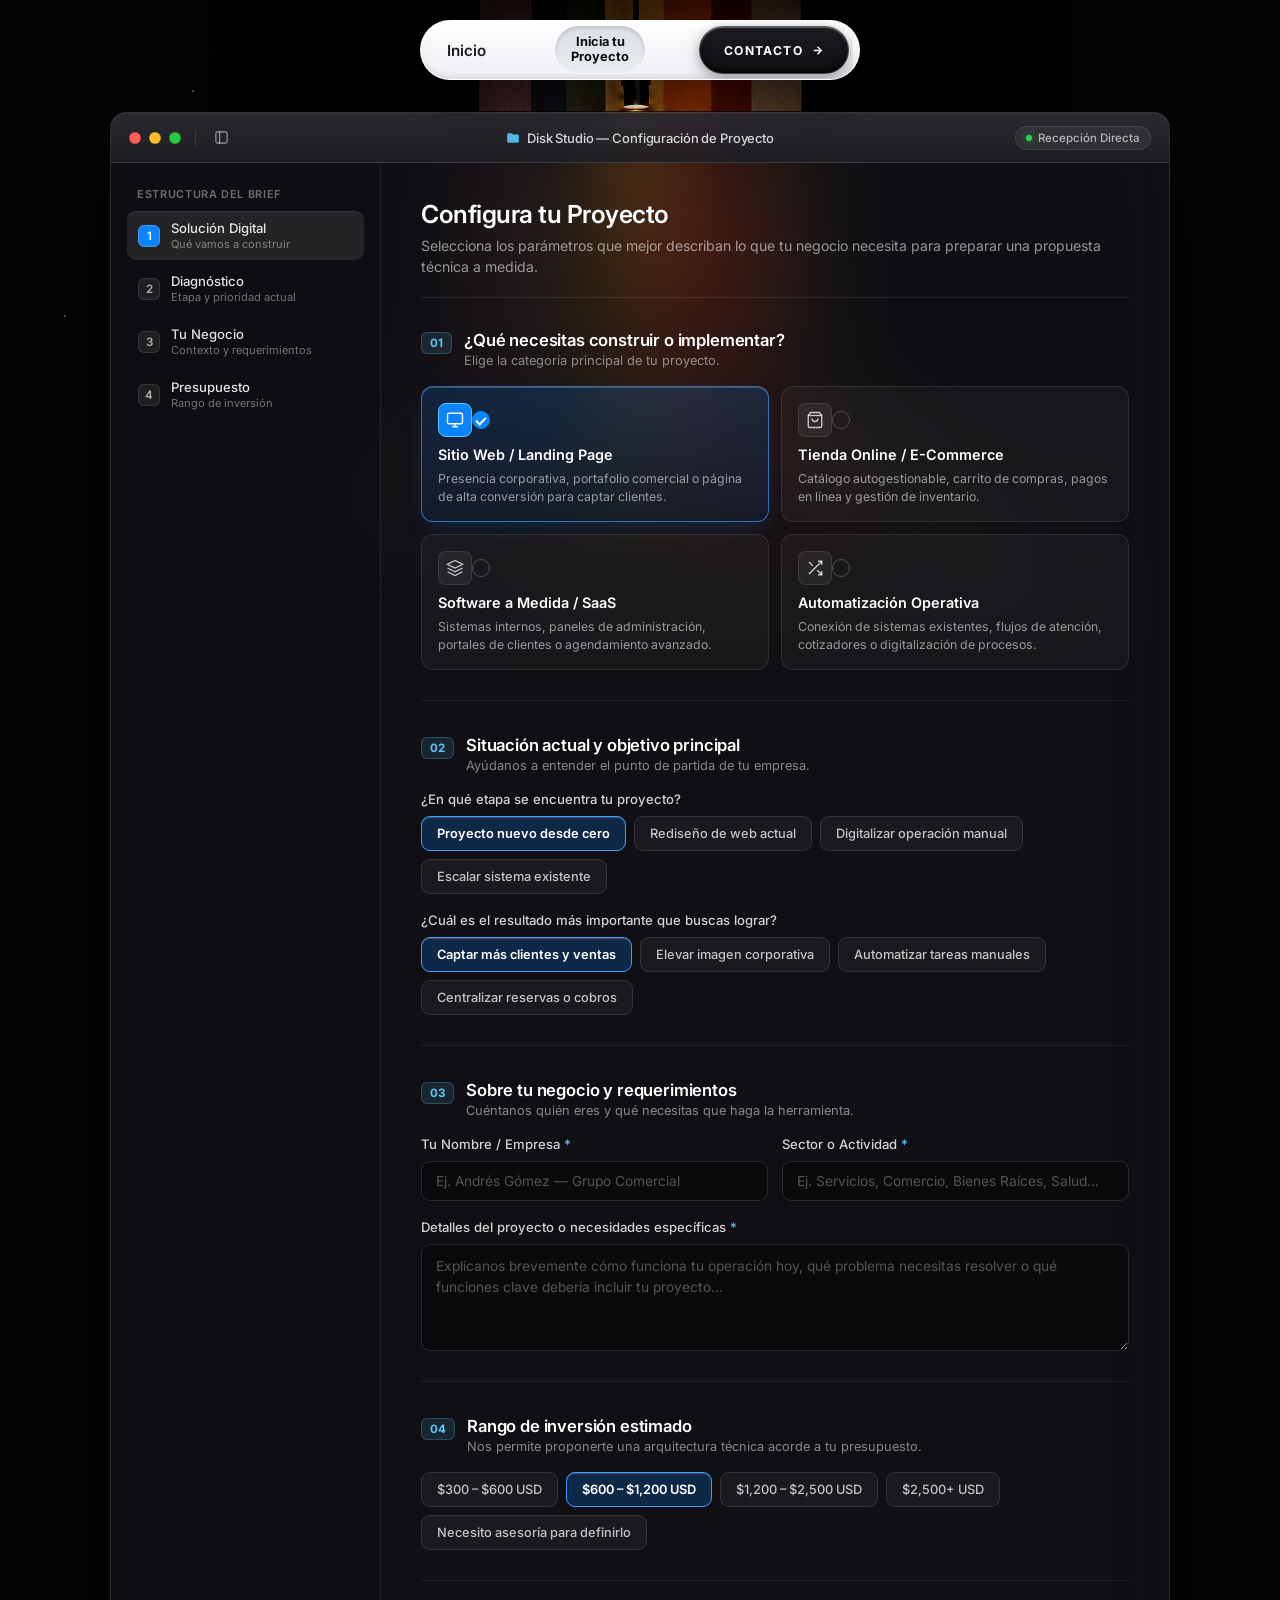
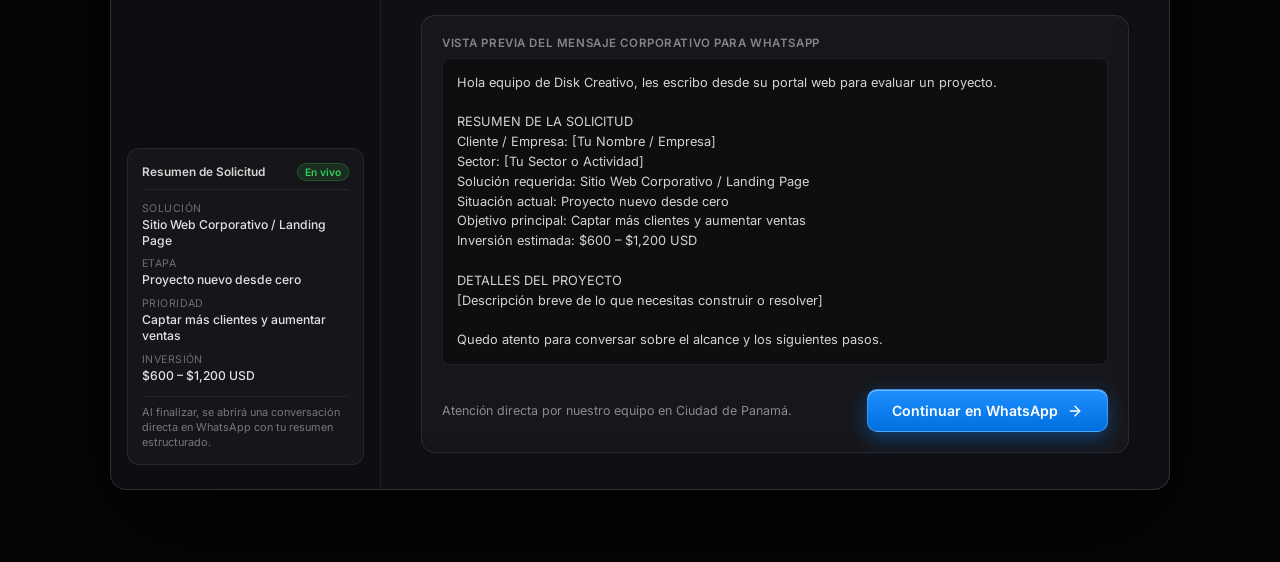
==== commit 6eabf45d: "feat(dex): redisenar configurador de proyecto con interfaz macOS Sequoia y resumen corporativo limpi" ====
--- a/dex.html
+++ b/dex.html
@@ -3,8 +3,8 @@
 <head>
     <meta charset="UTF-8">
     <meta name="viewport" content="width=device-width, initial-scale=1.0, maximum-scale=1.0, user-scalable=no">
-    <title>Disk Creativo | Compilar Proyecto</title>
-    <meta name="description" content="Compilador y auditoría interactiva de proyectos B2B de Disk Creativo. Diagnóstico operativo, definición de alcance y cotización directa.">
+    <title>Disk Creativo | Configurador de Proyecto</title>
+    <meta name="description" content="Configura el alcance de tu proyecto digital con Disk Creativo. Diagnóstico de arquitectura, requerimientos operativos y contacto directo.">
     <meta name="theme-color" content="#050505">
 
     <!-- Favicon -->
@@ -13,11 +13,11 @@
     <!-- Google Fonts -->
     <link rel="preconnect" href="https://fonts.googleapis.com">
     <link rel="preconnect" href="https://fonts.gstatic.com" crossorigin>
-    <link href="https://fonts.googleapis.com/css2?family=Anton&family=Inter:wght@300;400;500;600&family=Playfair+Display:ital,wght@0,400;0,600;1,400;1,700&display=swap" rel="stylesheet">
+    <link href="https://fonts.googleapis.com/css2?family=Anton&family=Inter:wght@300;400;500;600;700&family=Playfair+Display:ital,wght@0,400;0,600;1,400;1,700&display=swap" rel="stylesheet">
 
     <!-- Estilos Modulares -->
-    <link rel="stylesheet" href="assets/css/main.css?v=20">
-    <link rel="stylesheet" href="assets/css/terminal.css?v=20">
+    <link rel="stylesheet" href="assets/css/main.css?v=21">
+    <link rel="stylesheet" href="assets/css/terminal.css?v=21">
 </head>
 <body>
 
@@ -25,7 +25,7 @@
     <div class="ambient-canvas"></div>
     <div class="minimal-stars"></div>
 
-    <!-- ─── 02. NAVBAR CLAYMORPHISM 3D & APPLE LIQUID GLASS ─── -->
+    <!-- ─── NAVBAR CLAYMORPHISM 3D & APPLE LIQUID GLASS ─── -->
     <nav class="top-navbar nav-claymorphic is-at-top" id="topNavbar">
         <div class="navbar-inner-wrapper">
             <!-- 1. Logo de la Marca: Colapsado en estado inicial, aparece al scrollear -->
@@ -52,146 +52,292 @@
         </div>
     </nav>
 
-    <!-- Ventana OS Terminal -->
+    <!-- ─── CONTENEDOR PRINCIPAL MACOS STUDIO ─── -->
     <main class="dex-container">
-        <div class="os-window">
+        
+        <div class="macos-window" id="macosWindow">
             
-            <div class="os-titlebar">
-                <div class="os-dots">
-                    <div class="dot red"></div>
-                    <div class="dot yellow"></div>
-                    <div class="dot green"></div>
+            <!-- Barra de Título Nativa macOS Sequoia -->
+            <header class="macos-titlebar">
+                <div class="macos-titlebar-left">
+                    <div class="macos-traffic-lights" aria-hidden="true">
+                        <span class="traffic-light close"></span>
+                        <span class="traffic-light minimize"></span>
+                        <span class="traffic-light expand"></span>
+                    </div>
+                    <div class="macos-toolbar-divider"></div>
+                    <div class="macos-sidebar-icon" title="Panel de Resumen">
+                        <svg width="15" height="15" viewBox="0 0 24 24" fill="none" stroke="currentColor" stroke-width="1.8" stroke-linecap="round" stroke-linejoin="round">
+                            <rect x="3" y="3" width="18" height="18" rx="3"></rect>
+                            <line x1="9" y1="3" x2="9" y2="21"></line>
+                        </svg>
+                    </div>
                 </div>
-                <div class="os-title">disk_os@root:~/compilador_b2b</div>
-            </div>
-
-            <div class="os-content">
-                <div class="terminal-intro">
-                    <p>Last login: <span id="timeNode"></span> on console</p>
-                    <p>Disk Creativo OS (v1.0.4) - Enterprise Qualifier Module</p>
-                    <p class="sys-success">System ready. Please provide architectural parameters.</p>
+
+                <div class="macos-window-title">
+                    <svg class="title-folder-icon" width="14" height="14" viewBox="0 0 24 24" fill="currentColor">
+                        <path d="M10 4H4c-1.1 0-1.99.9-1.99 2L2 18c0 1.1.9 2 2 2h16c1.1 0 2-.9 2-2V8c0-1.1-.9-2-2-2h-8l-2-2z"/>
+                    </svg>
+                    <span>Disk Studio — Configuración de Proyecto</span>
                 </div>
 
-                <form id="auditForm" class="audit-form">
+                <div class="macos-titlebar-right">
+                    <span class="macos-status-badge">
+                        <span class="status-dot"></span>
+                        Recepción Directa
+                    </span>
+                </div>
+            </header>
+
+            <!-- Cuerpo Split-View de macOS (Sidebar + Inspector Principal) -->
+            <div class="macos-body">
+                
+                <!-- Sidebar Izquierdo: Guía y Resumen en Tiempo Real -->
+                <aside class="macos-sidebar">
+                    <div class="sidebar-section">
+                        <span class="sidebar-group-title">Estructura del Brief</span>
+                        <ul class="sidebar-nav-list">
+                            <li class="sidebar-nav-item active" data-step="1">
+                                <span class="step-badge">1</span>
+                                <div class="step-info">
+                                    <span class="step-name">Solución Digital</span>
+                                    <span class="step-desc">Qué vamos a construir</span>
+                                </div>
+                            </li>
+                            <li class="sidebar-nav-item" data-step="2">
+                                <span class="step-badge">2</span>
+                                <div class="step-info">
+                                    <span class="step-name">Diagnóstico</span>
+                                    <span class="step-desc">Etapa y prioridad actual</span>
+                                </div>
+                            </li>
+                            <li class="sidebar-nav-item" data-step="3">
+                                <span class="step-badge">3</span>
+                                <div class="step-info">
+                                    <span class="step-name">Tu Negocio</span>
+                                    <span class="step-desc">Contexto y requerimientos</span>
+                                </div>
+                            </li>
+                            <li class="sidebar-nav-item" data-step="4">
+                                <span class="step-badge">4</span>
+                                <div class="step-info">
+                                    <span class="step-name">Presupuesto</span>
+                                    <span class="step-desc">Rango de inversión</span>
+                                </div>
+                            </li>
+                        </ul>
+                    </div>
+
+                    <!-- Tarjeta de Resumen en Vivo -->
+                    <div class="macos-live-card">
+                        <div class="live-card-header">
+                            <span>Resumen de Solicitud</span>
+                            <span class="live-tag">En vivo</span>
+                        </div>
+                        <div class="live-card-rows">
+                            <div class="live-row">
+                                <span class="live-label">Solución</span>
+                                <span class="live-val" id="sum_solucion">Sin seleccionar</span>
+                            </div>
+                            <div class="live-row">
+                                <span class="live-label">Etapa</span>
+                                <span class="live-val" id="sum_etapa">Sin seleccionar</span>
+                            </div>
+                            <div class="live-row">
+                                <span class="live-label">Prioridad</span>
+                                <span class="live-val" id="sum_prioridad">Sin seleccionar</span>
+                            </div>
+                            <div class="live-row">
+                                <span class="live-label">Inversión</span>
+                                <span class="live-val" id="sum_presupuesto">Por definir</span>
+                            </div>
+                        </div>
+                        <div class="live-card-footer">
+                            Al finalizar, se abrirá una conversación directa en WhatsApp con tu resumen estructurado.
+                        </div>
+                    </div>
+                </aside>
+
+                <!-- Área Principal del Configurador -->
+                <div class="macos-workspace">
                     
-                    <!-- Bloque 1: Identidad Comercial -->
-                    <div class="form-block">
-                        <span class="block-header">Identidad Comercial</span>
+                    <div class="workspace-header">
+                        <h1>Configura tu Proyecto</h1>
+                        <p>Selecciona los parámetros que mejor describan lo que tu negocio necesita para preparar una propuesta técnica a medida.</p>
+                    </div>
+
+                    <form id="auditForm" class="macos-form">
                         
-                        <div class="form-group">
-                            <label class="form-label" for="q_nombre"><span class="prompt-symbol">~ $</span> Nombre del Negocio / Marca:</label>
-                            <input type="text" id="q_nombre" class="terminal-input" placeholder="Ingresa el nombre aquí" required>
+                        <!-- PASO 1: TIPO DE SOLUCIÓN -->
+                        <section class="macos-section" id="sec_solucion">
+                            <div class="section-title-row">
+                                <span class="section-num">01</span>
+                                <div>
+                                    <h2>¿Qué necesitas construir o implementar?</h2>
+                                    <p class="section-sub">Elige la categoría principal de tu proyecto.</p>
+                                </div>
+                            </div>
+
+                            <input type="hidden" id="q_solucion" value="Sitio Web Corporativo / Landing Page" required>
+
+                            <div class="macos-cards-grid" data-target="q_solucion" data-summary="sum_solucion">
+                                <button type="button" class="macos-option-card selected" data-value="Sitio Web Corporativo / Landing Page">
+                                    <div class="card-top">
+                                        <div class="card-icon">
+                                            <svg width="18" height="18" viewBox="0 0 24 24" fill="none" stroke="currentColor" stroke-width="1.8"><rect x="2" y="3" width="20" height="14" rx="2"/><line x1="8" y1="21" x2="16" y2="21"/><line x1="12" y1="17" x2="12" y2="21"/></svg>
+                                        </div>
+                                        <span class="card-check"></span>
+                                    </div>
+                                    <span class="card-title">Sitio Web / Landing Page</span>
+                                    <span class="card-desc">Presencia corporativa, portafolio comercial o página de alta conversión para captar clientes.</span>
+                                </button>
+
+                                <button type="button" class="macos-option-card" data-value="Tienda Online / E-Commerce">
+                                    <div class="card-top">
+                                        <div class="card-icon">
+                                            <svg width="18" height="18" viewBox="0 0 24 24" fill="none" stroke="currentColor" stroke-width="1.8"><path d="M6 2L3 6v14a2 2 0 0 0 2 2h14a2 2 0 0 0 2-2V6l-3-4z"/><line x1="3" y1="6" x2="21" y2="6"/><path d="M16 10a4 4 0 0 1-8 0"/></svg>
+                                        </div>
+                                        <span class="card-check"></span>
+                                    </div>
+                                    <span class="card-title">Tienda Online / E-Commerce</span>
+                                    <span class="card-desc">Catálogo autogestionable, carrito de compras, pagos en línea y gestión de inventario.</span>
+                                </button>
+
+                                <button type="button" class="macos-option-card" data-value="Software a Medida / Plataforma Web">
+                                    <div class="card-top">
+                                        <div class="card-icon">
+                                            <svg width="18" height="18" viewBox="0 0 24 24" fill="none" stroke="currentColor" stroke-width="1.8"><polygon points="12 2 2 7 12 12 22 7 12 2"/><polyline points="2 17 12 22 22 17"/><polyline points="2 12 12 17 22 12"/></svg>
+                                        </div>
+                                        <span class="card-check"></span>
+                                    </div>
+                                    <span class="card-title">Software a Medida / SaaS</span>
+                                    <span class="card-desc">Sistemas internos, paneles de administración, portales de clientes o agendamiento avanzado.</span>
+                                </button>
+
+                                <button type="button" class="macos-option-card" data-value="Automatización e Integración de Procesos">
+                                    <div class="card-top">
+                                        <div class="card-icon">
+                                            <svg width="18" height="18" viewBox="0 0 24 24" fill="none" stroke="currentColor" stroke-width="1.8"><polyline points="16 3 21 3 21 8"/><line x1="4" y1="20" x2="21" y2="3"/><polyline points="21 16 21 21 16 21"/><line x1="15" y1="15" x2="21" y2="21"/><line x1="4" y1="4" x2="9" y2="9"/></svg>
+                                        </div>
+                                        <span class="card-check"></span>
+                                    </div>
+                                    <span class="card-title">Automatización Operativa</span>
+                                    <span class="card-desc">Conexión de sistemas existentes, flujos de atención, cotizadores o digitalización de procesos.</span>
+                                </button>
+                            </div>
+                        </section>
+
+                        <!-- PASO 2: DIAGNÓSTICO Y PRIORIDAD -->
+                        <section class="macos-section" id="sec_diagnostico">
+                            <div class="section-title-row">
+                                <span class="section-num">02</span>
+                                <div>
+                                    <h2>Situación actual y objetivo principal</h2>
+                                    <p class="section-sub">Ayúdanos a entender el punto de partida de tu empresa.</p>
+                                </div>
+                            </div>
+
+                            <!-- Subgrupo A: Punto de partida -->
+                            <div class="macos-field-group">
+                                <label class="macos-label">¿En qué etapa se encuentra tu proyecto?</label>
+                                <input type="hidden" id="q_etapa" value="Proyecto nuevo desde cero">
+                                <div class="macos-pills-row" data-target="q_etapa" data-summary="sum_etapa">
+                                    <button type="button" class="macos-pill selected" data-value="Proyecto nuevo desde cero">Proyecto nuevo desde cero</button>
+                                    <button type="button" class="macos-pill" data-value="Rediseño o mejora de web actual">Rediseño de web actual</button>
+                                    <button type="button" class="macos-pill" data-value="Digitalizar operación manual (WhatsApp / Excel)">Digitalizar operación manual</button>
+                                    <button type="button" class="macos-pill" data-value="Escalar o integrar sistema existente">Escalar sistema existente</button>
+                                </div>
+                            </div>
+
+                            <!-- Subgrupo B: Prioridad / Dolor principal -->
+                            <div class="macos-field-group">
+                                <label class="macos-label">¿Cuál es el resultado más importante que buscas lograr?</label>
+                                <input type="hidden" id="q_prioridad" value="Captar más clientes y aumentar ventas">
+                                <div class="macos-pills-row" data-target="q_prioridad" data-summary="sum_prioridad">
+                                    <button type="button" class="macos-pill selected" data-value="Captar más clientes y aumentar ventas">Captar más clientes y ventas</button>
+                                    <button type="button" class="macos-pill" data-value="Consolidar una imagen corporativa sólida">Elevar imagen corporativa</button>
+                                    <button type="button" class="macos-pill" data-value="Ahorrar tiempo automatizando tareas manuales">Automatizar tareas manuales</button>
+                                    <button type="button" class="macos-pill" data-value="Centralizar reservas, cobros o clientes">Centralizar reservas o cobros</button>
+                                </div>
+                            </div>
+                        </section>
+
+                        <!-- PASO 3: DATOS Y PROFUNDIZACIÓN DEL PROYECTO -->
+                        <section class="macos-section" id="sec_negocio">
+                            <div class="section-title-row">
+                                <span class="section-num">03</span>
+                                <div>
+                                    <h2>Sobre tu negocio y requerimientos</h2>
+                                    <p class="section-sub">Cuéntanos quién eres y qué necesitas que haga la herramienta.</p>
+                                </div>
+                            </div>
+
+                            <div class="macos-inputs-row">
+                                <div class="macos-field-group">
+                                    <label class="macos-label" for="q_nombre">Tu Nombre / Empresa <span class="req-dot">*</span></label>
+                                    <input type="text" id="q_nombre" class="macos-input" placeholder="Ej. Andrés Gómez — Grupo Comercial" required>
+                                </div>
+
+                                <div class="macos-field-group">
+                                    <label class="macos-label" for="q_sector">Sector o Actividad <span class="req-dot">*</span></label>
+                                    <input type="text" id="q_sector" class="macos-input" placeholder="Ej. Servicios, Comercio, Bienes Raíces, Salud..." required>
+                                </div>
+                            </div>
+
+                            <div class="macos-field-group">
+                                <label class="macos-label" for="q_detalles">Detalles del proyecto o necesidades específicas <span class="req-dot">*</span></label>
+                                <textarea id="q_detalles" class="macos-textarea" rows="4" placeholder="Explícanos brevemente cómo funciona tu operación hoy, qué problema necesitas resolver o qué funciones clave debería incluir tu proyecto..." required></textarea>
+                            </div>
+                        </section>
+
+                        <!-- PASO 4: INVERSIÓN ESTIMADA -->
+                        <section class="macos-section" id="sec_presupuesto">
+                            <div class="section-title-row">
+                                <span class="section-num">04</span>
+                                <div>
+                                    <h2>Rango de inversión estimado</h2>
+                                    <p class="section-sub">Nos permite proponerte una arquitectura técnica acorde a tu presupuesto.</p>
+                                </div>
+                            </div>
+
+                            <input type="hidden" id="q_presupuesto" value="$600 – $1,200 USD">
+                            <div class="macos-pills-row" data-target="q_presupuesto" data-summary="sum_presupuesto">
+                                <button type="button" class="macos-pill" data-value="$300 – $600 USD">$300 – $600 USD</button>
+                                <button type="button" class="macos-pill selected" data-value="$600 – $1,200 USD">$600 – $1,200 USD</button>
+                                <button type="button" class="macos-pill" data-value="$1,200 – $2,500 USD">$1,200 – $2,500 USD</button>
+                                <button type="button" class="macos-pill" data-value="$2,500+ USD">$2,500+ USD</button>
+                                <button type="button" class="macos-pill" data-value="Por definir según propuesta">Necesito asesoría para definirlo</button>
+                            </div>
+                        </section>
+
+                        <!-- VISTA PREVIA DEL MENSAJE Y ENVÍO -->
+                        <div class="macos-submit-bar">
+                            <div class="submit-preview-box">
+                                <div class="preview-header">
+                                    <span>Vista previa del mensaje corporativo para WhatsApp</span>
+                                </div>
+                                <pre id="whatsappPreview" class="preview-content"></pre>
+                            </div>
+
+                            <div class="submit-actions">
+                                <span class="submit-note">Atención directa por nuestro equipo en Ciudad de Panamá.</span>
+                                <button type="submit" class="macos-btn-primary">
+                                    <span>Continuar en WhatsApp</span>
+                                    <svg width="16" height="16" viewBox="0 0 24 24" fill="none" stroke="currentColor" stroke-width="2.2" stroke-linecap="round" stroke-linejoin="round"><line x1="5" y1="12" x2="19" y2="12"/><polyline points="12 5 19 12 12 19"/></svg>
+                                </button>
+                            </div>
                         </div>
 
-                        <div class="form-group">
-                            <label class="form-label" for="q_sector"><span class="prompt-symbol">~ $</span> Sector o Tipo de Negocio:</label>
-                            <select id="q_sector" class="terminal-input" required>
-                                <option value="" disabled selected>Selecciona un sector</option>
-                                <option value="Tattoo & Body Art">Tattoo / Arte Corporal</option>
-                                <option value="Automotriz">Automotriz (Ventas, Detailing, Taller)</option>
-                                <option value="Gastronomía">Gastronomía / Restaurantes</option>
-                                <option value="Servicios Profesionales">Servicios Profesionales / Consultoría</option>
-                                <option value="Retail & Moda">Retail / Moda / Tienda Física</option>
-                                <option value="Bienes Raíces">Real Estate / Bienes Raíces</option>
-                                <option value="Tecnología & SaaS">Tech / Startups / Software</option>
-                                <option value="Otro">Otro Sector</option>
-                            </select>
-                        </div>
-
-                        <div class="form-group">
-                            <label class="form-label" for="q_modelo"><span class="prompt-symbol">~ $</span> Modelo de Ingresos Principal:</label>
-                            <select id="q_modelo" class="terminal-input" required>
-                                <option value="" disabled selected>Selecciona el modelo de negocio</option>
-                                <option value="B2B (Business to Business)">B2B (Venta a otras empresas)</option>
-                                <option value="B2C (Venta Directa al Consumidor)">B2C (Venta directa al cliente final)</option>
-                                <option value="Suscripción / Membresías">Suscripciones / Membresías recurrentes</option>
-                                <option value="E-commerce Puro">E-commerce / Venta 100% online</option>
-                            </select>
-                        </div>
-                    </div>
-
-                    <!-- Bloque 2: Diagnóstico Operativo -->
-                    <div class="form-block">
-                        <span class="block-header">Diagnóstico Operativo</span>
-                        
-                        <div class="form-group">
-                            <label class="form-label" for="q_infra"><span class="prompt-symbol">~ $</span> Infraestructura Actual (Qué tienes hecho):</label>
-                            <select id="q_infra" class="terminal-input" required>
-                                <option value="" disabled selected>Selecciona tu estado actual</option>
-                                <option value="Solo Redes Sociales">Solo existimos en Instagram / TikTok / Redes</option>
-                                <option value="Web Básica Obsoleta">Tenemos una web, pero está desactualizada y no vende</option>
-                                <option value="WhatsApp y Excel Puro">Operamos a pura fuerza bruta: WhatsApp, Excel y papel</option>
-                                <option value="Ecosistema Parcial">Tenemos algunas herramientas, pero están desconectadas</option>
-                            </select>
-                        </div>
-
-                        <div class="form-group">
-                            <label class="form-label" for="q_falla"><span class="prompt-symbol">~ $</span> Cuellos de Botella (Procesos Ineficientes):</label>
-                            <select id="q_falla" class="terminal-input" required>
-                                <option value="" disabled selected>Identifica el mayor problema actual</option>
-                                <option value="Pérdida de ventas por lentitud">Se pierden clientes por responder lento en WhatsApp / DM</option>
-                                <option value="Caos de Agendamiento">El control de citas o reservas es un dolor de cabeza manual</option>
-                                <option value="Cobros manuales">Los cobros no están automatizados, dependo de capturas de Yappy/Transferencia</option>
-                                <option value="Baja Percepción de Marca">El cliente no nos percibe "Premium", falta autoridad visual</option>
-                                <option value="Operación Fragmentada">Uso 5 plataformas distintas para vender un solo producto</option>
-                            </select>
-                        </div>
-
-                        <div class="form-group">
-                            <label class="form-label" for="q_detonante"><span class="prompt-symbol">~ $</span> Detonante del Cambio (Por qué buscar una solución HOY):</label>
-                            <textarea id="q_detonante" class="terminal-input" placeholder="Ej: Me cansé de perder ventas en la madrugada, necesito automatizar..." required></textarea>
-                        </div>
-                    </div>
-
-                    <!-- Bloque 3: Alcance y Visión -->
-                    <div class="form-block">
-                        <span class="block-header">Alcance y Visión</span>
-                        
-                        <div class="form-group">
-                            <label class="form-label" for="q_objetivo"><span class="prompt-symbol">~ $</span> Requerimiento Objetivo (Qué buscas construir):</label>
-                            <select id="q_objetivo" class="terminal-input" required>
-                                <option value="" disabled selected>Selecciona el módulo de software</option>
-                                <option value="Landing Page Transaccional">Landing Page Orientada a Ventas / Captura de Leads</option>
-                                <option value="E-commerce Integral">Tienda Online / E-commerce Completo</option>
-                                <option value="Software a Medida / SaaS">Plataforma Custom / Panel Administrativo a medida</option>
-                                <option value="Rebranding + Infraestructura Web">Reestructuración total: Identidad Visual + Sitio Web</option>
-                            </select>
-                        </div>
-
-                        <div class="form-group">
-                            <label class="form-label" for="q_vision"><span class="prompt-symbol">~ $</span> Visión a 12-24 meses:</label>
-                            <textarea id="q_vision" class="terminal-input" placeholder="¿Dónde ves a la empresa con esta nueva infraestructura?" required></textarea>
-                        </div>
-                    </div>
-
-                    <!-- Bloque 4: Asignación de Capital -->
-                    <div class="form-block">
-                        <span class="block-header">Asignación de Capital</span>
-                        
-                        <div class="form-group">
-                            <label class="form-label" for="q_presupuesto"><span class="prompt-symbol">~ $</span> Rango de Presupuesto Asignado (Ajuste Panamá):</label>
-                            <select id="q_presupuesto" class="terminal-input" required>
-                                <option value="" disabled selected>Selecciona el capital disponible para el despliegue</option>
-                                <option value="$300 - $600 USD (MVP)">$300 - $600 USD (Despliegue Rápido / Landing Page Básica)</option>
-                                <option value="$600 - $1,200 USD (Estándar)">$600 - $1,200 USD (Ecosistema Estándar / Landing Pro o E-commerce Básico)</option>
-                                <option value="$1,200 - $2,500 USD (Avanzado)">$1,200 - $2,500 USD (Infraestructura Comercial B2B Completa + Automatización)</option>
-                                <option value="$2,500 - $5,000 USD (SaaS)">$2,500 - $5,000 USD (Software Custom / Plataforma a Medida)</option>
-                                <option value="$5,000+ USD (Enterprise)">$5,000+ USD (Proyecto Enterprise / Integraciones Complejas)</option>
-                            </select>
-                        </div>
-                    </div>
-
-                    <div class="terminal-submit-wrapper">
-                        <button type="submit" class="btn-execute">Ejecutar Compilación</button>
-                    </div>
-
-                </form>
+                    </form>
+                </div>
+
             </div>
         </div>
+
     </main>
 
     <!-- Scripts Modulares -->
-    <script src="assets/js/main.js?v=20"></script>
-    <script src="assets/js/terminal.js?v=20"></script>
+    <script src="assets/js/main.js?v=21"></script>
+    <script src="assets/js/terminal.js?v=21"></script>
 </body>
 </html>
--- a/assets/css/terminal.css
+++ b/assets/css/terminal.css
@@ -1,222 +1,710 @@
-/* ─── MÓDULO DEX (OS TERMINAL INTERFACE) ─── */
+/* ─── MÓDULO DEX: INTERFAZ MACOS SEQUOIA DARK STUDIO ─── */
+
 .dex-container {
-    flex: 1; 
-    padding: 120px 4vw 60px 4vw; 
-    display: flex; 
-    flex-direction: column; 
-    align-items: center; 
-    position: relative; 
+    flex: 1;
+    padding: 112px 3.5vw 72px 3.5vw;
+    display: flex;
+    flex-direction: column;
+    align-items: center;
+    position: relative;
     z-index: 10;
 }
 
-.os-window {
-    width: 100%; 
-    max-width: 900px; 
-    background: rgba(5, 5, 5, 0.85);
-    backdrop-filter: blur(20px); 
-    -webkit-backdrop-filter: blur(20px);
-    border: var(--hairline-dark); 
-    border-radius: 8px; 
-    box-shadow: 0 30px 60px rgba(0,0,0,0.9);
+/* ─── 1. VENTANA MACOS (VIBRANCY & SPECULAR GLASS) ─── */
+.macos-window {
+    width: 100%;
+    max-width: 1060px;
+    background: rgba(20, 20, 25, 0.78);
+    backdrop-filter: blur(44px) saturate(190%);
+    -webkit-backdrop-filter: blur(44px) saturate(190%);
+    border-radius: 16px;
+    border: 1px solid rgba(255, 255, 255, 0.14);
+    box-shadow:
+        0 40px 90px -15px rgba(0, 0, 0, 0.9),
+        0 0 0 1px rgba(0, 0, 0, 0.75),
+        inset 0 1px 0 rgba(255, 255, 255, 0.2);
     overflow: hidden;
-}
-
-.os-titlebar {
-    background: #111; 
-    padding: 12px 20px; 
-    display: flex; 
-    align-items: center;
-    border-bottom: var(--hairline-dark); 
+    font-family: -apple-system, BlinkMacSystemFont, 'Inter', sans-serif;
+    color: #F2F2F7;
+}
+
+/* ─── 2. BARRA DE TÍTULO UNIFICADA MACOS ─── */
+.macos-titlebar {
+    height: 50px;
+    background: linear-gradient(180deg, rgba(44, 44, 52, 0.88) 0%, rgba(30, 30, 36, 0.88) 100%);
+    border-bottom: 1px solid rgba(255, 255, 255, 0.08);
+    padding: 0 18px;
+    display: flex;
+    align-items: center;
+    justify-content: space-between;
     position: relative;
-}
-
-.os-dots { 
-    display: flex; 
-    gap: 8px; 
-}
-.dot { 
-    width: 12px; 
-    height: 12px; 
-    border-radius: 50%; 
-}
-.dot.red { background: #FF5F56; } 
-.dot.yellow { background: #FFBD2E; } 
-.dot.green { background: #27C93F; }
-
-.os-title {
-    position: absolute; 
-    left: 50%; 
+    user-select: none;
+}
+
+.macos-titlebar-left {
+    display: flex;
+    align-items: center;
+    gap: 14px;
+}
+
+.macos-traffic-lights {
+    display: flex;
+    align-items: center;
+    gap: 8px;
+}
+
+.traffic-light {
+    width: 12px;
+    height: 12px;
+    border-radius: 50%;
+    position: relative;
+    display: inline-flex;
+    align-items: center;
+    justify-content: center;
+    box-shadow: inset 0 0 0 0.5px rgba(0, 0, 0, 0.35);
+    transition: transform 0.15s ease, filter 0.15s ease;
+}
+
+.traffic-light.close {
+    background: #FF5F56;
+}
+.traffic-light.minimize {
+    background: #FFBD2E;
+}
+.traffic-light.expand {
+    background: #27C93F;
+}
+
+.macos-traffic-lights:hover .traffic-light {
+    filter: brightness(1.06);
+}
+
+.macos-toolbar-divider {
+    width: 1px;
+    height: 16px;
+    background: rgba(255, 255, 255, 0.1);
+}
+
+.macos-sidebar-icon {
+    color: rgba(255, 255, 255, 0.55);
+    display: flex;
+    align-items: center;
+    justify-content: center;
+    padding: 4px;
+    border-radius: 5px;
+    transition: background 0.2s ease, color 0.2s ease;
+}
+
+.macos-sidebar-icon:hover {
+    background: rgba(255, 255, 255, 0.08);
+    color: rgba(255, 255, 255, 0.9);
+}
+
+.macos-window-title {
+    position: absolute;
+    left: 50%;
     transform: translateX(-50%);
-    font-family: var(--font-code); 
-    font-size: 0.75rem; 
-    color: var(--text-muted);
-    letter-spacing: 1px;
-}
-
-.os-content { 
-    padding: 3rem 4vw; 
-    font-family: var(--font-code); 
-}
-
-.terminal-intro { 
-    margin-bottom: 3rem; 
-    color: var(--text-muted); 
-    line-height: 1.6; 
-    font-size: 0.9rem; 
-}
-.terminal-intro p { 
-    margin-bottom: 0.5rem; 
-}
-.sys-success { 
-    color: var(--accent-neon); 
-}
-
-.audit-form { 
-    display: flex; 
-    flex-direction: column; 
-    gap: 4rem; 
-}
-
-.form-block { 
-    display: flex; 
-    flex-direction: column; 
-    gap: 2rem; 
-}
-.block-header {
-    color: #fff; 
-    font-size: 1rem; 
-    font-weight: 600; 
+    display: flex;
+    align-items: center;
+    gap: 7px;
+    font-size: 0.81rem;
+    font-weight: 500;
+    color: rgba(255, 255, 255, 0.82);
+    letter-spacing: -0.01em;
+    white-space: nowrap;
+}
+
+.title-folder-icon {
+    color: #5AC8FA;
+    opacity: 0.9;
+}
+
+.macos-titlebar-right {
+    display: flex;
+    align-items: center;
+}
+
+.macos-status-badge {
+    display: inline-flex;
+    align-items: center;
+    gap: 6px;
+    font-size: 0.72rem;
+    font-weight: 500;
+    color: rgba(255, 255, 255, 0.65);
+    background: rgba(255, 255, 255, 0.06);
+    border: 1px solid rgba(255, 255, 255, 0.09);
+    padding: 4px 10px;
+    border-radius: 999px;
+}
+
+.status-dot {
+    width: 6px;
+    height: 6px;
+    border-radius: 50%;
+    background: #30D158;
+    box-shadow: 0 0 8px rgba(48, 209, 88, 0.8);
+}
+
+/* ─── 3. LAYOUT SPLIT-VIEW (SIDEBAR + WORKSPACE) ─── */
+.macos-body {
+    display: grid;
+    grid-template-columns: 270px 1fr;
+    min-height: 680px;
+}
+
+/* Sidebar Izquierdo */
+.macos-sidebar {
+    background: rgba(14, 14, 18, 0.55);
+    border-right: 1px solid rgba(255, 255, 255, 0.07);
+    padding: 24px 16px;
+    display: flex;
+    flex-direction: column;
+    justify-content: space-between;
+    gap: 28px;
+}
+
+.sidebar-group-title {
+    display: block;
+    font-size: 0.68rem;
+    font-weight: 600;
     text-transform: uppercase;
-    letter-spacing: 2px; 
-    border-bottom: var(--hairline); 
-    padding-bottom: 0.5rem;
-    display: inline-block; 
-    align-self: flex-start; 
-    margin-bottom: 0.5rem;
-}
-.block-header::before { 
-    content: ">> "; 
-    color: var(--brand-purple); 
-}
-
-.form-group { 
-    display: flex; 
-    flex-direction: column; 
-    gap: 0.8rem; 
-}
-.form-label { 
-    font-size: 0.85rem; 
-    color: var(--text-muted); 
-}
-.prompt-symbol { 
-    color: var(--accent-neon); 
-    margin-right: 8px; 
-}
-
-.terminal-input {
-    width: 100%; 
-    background: transparent; 
-    border: none; 
-    border-bottom: 1px solid rgba(255,255,255,0.2);
-    color: #fff; 
-    font-family: var(--font-code); 
-    font-size: 1rem; 
-    padding: 0.5rem 0;
-    transition: border-color 0.3s;
-}
-.terminal-input:focus { 
-    outline: none; 
-    border-bottom-color: var(--accent-neon); 
-}
-.terminal-input::placeholder { 
-    color: rgba(255,255,255,0.15); 
-}
-
-textarea.terminal-input { 
-    resize: vertical; 
-    min-height: 80px; 
-    line-height: 1.5; 
-}
-
-select.terminal-input {
-    appearance: none; 
-    -webkit-appearance: none; 
+    letter-spacing: 0.06em;
+    color: rgba(255, 255, 255, 0.4);
+    padding: 0 10px;
+    margin-bottom: 10px;
+}
+
+.sidebar-nav-list {
+    list-style: none;
+    display: flex;
+    flex-direction: column;
+    gap: 4px;
+}
+
+.sidebar-nav-item {
+    display: flex;
+    align-items: center;
+    gap: 11px;
+    padding: 9px 11px;
+    border-radius: 9px;
+    transition: background 0.2s ease;
+    cursor: default;
+}
+
+.sidebar-nav-item.active {
+    background: rgba(255, 255, 255, 0.09);
+    box-shadow: inset 0 1px 0 rgba(255, 255, 255, 0.08);
+}
+
+.step-badge {
+    width: 22px;
+    height: 22px;
+    border-radius: 6px;
+    background: rgba(255, 255, 255, 0.07);
+    border: 1px solid rgba(255, 255, 255, 0.1);
+    color: rgba(255, 255, 255, 0.65);
+    font-size: 0.72rem;
+    font-weight: 600;
+    display: flex;
+    align-items: center;
+    justify-content: center;
+    flex-shrink: 0;
+}
+
+.sidebar-nav-item.active .step-badge {
+    background: #0A84FF;
+    border-color: #409CFF;
+    color: #FFFFFF;
+}
+
+.step-info {
+    display: flex;
+    flex-direction: column;
+    gap: 1px;
+}
+
+.step-name {
+    font-size: 0.82rem;
+    font-weight: 500;
+    color: rgba(255, 255, 255, 0.88);
+}
+
+.step-desc {
+    font-size: 0.69rem;
+    color: rgba(255, 255, 255, 0.42);
+}
+
+/* Tarjeta de Resumen en Vivo en Sidebar */
+.macos-live-card {
+    background: rgba(255, 255, 255, 0.035);
+    border: 1px solid rgba(255, 255, 255, 0.08);
+    border-radius: 12px;
+    padding: 14px;
+    display: flex;
+    flex-direction: column;
+    gap: 12px;
+}
+
+.live-card-header {
+    display: flex;
+    align-items: center;
+    justify-content: space-between;
+    font-size: 0.74rem;
+    font-weight: 600;
+    color: rgba(255, 255, 255, 0.82);
+    padding-bottom: 8px;
+    border-bottom: 1px solid rgba(255, 255, 255, 0.07);
+}
+
+.live-tag {
+    font-size: 0.64rem;
+    font-weight: 600;
+    color: #30D158;
+    background: rgba(48, 209, 88, 0.12);
+    border: 1px solid rgba(48, 209, 88, 0.25);
+    padding: 2px 7px;
+    border-radius: 999px;
+}
+
+.live-card-rows {
+    display: flex;
+    flex-direction: column;
+    gap: 9px;
+}
+
+.live-row {
+    display: flex;
+    flex-direction: column;
+    gap: 2px;
+}
+
+.live-label {
+    font-size: 0.66rem;
+    text-transform: uppercase;
+    letter-spacing: 0.04em;
+    color: rgba(255, 255, 255, 0.38);
+}
+
+.live-val {
+    font-size: 0.76rem;
+    font-weight: 500;
+    color: rgba(255, 255, 255, 0.88);
+    line-height: 1.3;
+}
+
+.live-card-footer {
+    font-size: 0.68rem;
+    color: rgba(255, 255, 255, 0.42);
+    line-height: 1.4;
+    padding-top: 8px;
+    border-top: 1px solid rgba(255, 255, 255, 0.06);
+}
+
+/* ─── 4. ÁREA DE TRABAJO PRINCIPAL (WORKSPACE) ─── */
+.macos-workspace {
+    padding: 36px 40px;
+    display: flex;
+    flex-direction: column;
+    gap: 32px;
+}
+
+.workspace-header {
+    border-bottom: 1px solid rgba(255, 255, 255, 0.08);
+    padding-bottom: 20px;
+}
+
+.workspace-header h1 {
+    font-size: 1.55rem;
+    font-weight: 600;
+    letter-spacing: -0.02em;
+    color: #FFFFFF;
+    margin-bottom: 6px;
+}
+
+.workspace-header p {
+    font-size: 0.88rem;
+    color: rgba(255, 255, 255, 0.56);
+    line-height: 1.5;
+}
+
+/* Secciones del Formulario */
+.macos-form {
+    display: flex;
+    flex-direction: column;
+    gap: 34px;
+}
+
+.macos-section {
+    display: flex;
+    flex-direction: column;
+    gap: 18px;
+    padding-bottom: 30px;
+    border-bottom: 1px solid rgba(255, 255, 255, 0.07);
+}
+
+.section-title-row {
+    display: flex;
+    align-items: flex-start;
+    gap: 12px;
+}
+
+.section-num {
+    font-size: 0.72rem;
+    font-weight: 700;
+    color: #5AC8FA;
+    background: rgba(90, 200, 250, 0.12);
+    border: 1px solid rgba(90, 200, 250, 0.25);
+    padding: 3px 8px;
+    border-radius: 6px;
+    margin-top: 2px;
+}
+
+.section-title-row h2 {
+    font-size: 1.04rem;
+    font-weight: 600;
+    color: #FFFFFF;
+    letter-spacing: -0.01em;
+    margin-bottom: 3px;
+}
+
+.section-sub {
+    font-size: 0.8rem;
+    color: rgba(255, 255, 255, 0.5);
+}
+
+/* ─── 5. TARJETAS INTERACTIVAS DE SOLUCIÓN (PASO 1) ─── */
+.macos-cards-grid {
+    display: grid;
+    grid-template-columns: repeat(2, 1fr);
+    gap: 12px;
+}
+
+.macos-option-card {
+    background: rgba(255, 255, 255, 0.035);
+    border: 1px solid rgba(255, 255, 255, 0.09);
+    border-radius: 12px;
+    padding: 16px;
+    text-align: left;
+    display: flex;
+    flex-direction: column;
+    gap: 7px;
     cursor: pointer;
-    background-image: url("data:image/svg+xml,%3Csvg xmlns='http://www.w3.org/2000/svg' width='12' height='12' viewBox='0 0 24 24' fill='none' stroke='%236E6E7A' stroke-width='2' stroke-linecap='round' stroke-linejoin='round'%3E%3Cpolyline points='6 9 12 15 18 9'%3E%3C/polyline%3E%3C/svg%3E");
-    background-repeat: no-repeat; 
-    background-position: right 0px center; 
-    padding-right: 20px;
-}
-select.terminal-input option { 
-    background: var(--bg-secondary); 
-    color: #fff; 
-    font-family: var(--font-sans); 
-}
-
-/* EXECUTE BUTTON */
-.terminal-submit-wrapper { 
-    margin-top: 2rem; 
-    display: flex; 
-    justify-content: flex-end; 
-}
-.btn-execute {
-    background: transparent; 
-    color: var(--accent-neon); 
-    border: 1px solid var(--accent-neon);
-    padding: 1rem 2rem; 
-    font-family: var(--font-code); 
-    font-size: 0.9rem; 
-    font-weight: 600;
-    text-transform: uppercase; 
-    letter-spacing: 2px; 
-    cursor: pointer; 
-    transition: all 0.3s;
-}
-.btn-execute:hover { 
-    background: var(--accent-neon); 
-    color: #000; 
-    box-shadow: 0 0 20px rgba(0, 255, 102, 0.4); 
-}
-.btn-execute::before { content: "[ "; }
-.btn-execute::after { content: " ]"; }
-
-/* ─── RESPONSIVE MÓVIL ─── */
+    transition: all 0.2s cubic-bezier(0.16, 1, 0.3, 1);
+    color: #FFFFFF;
+    font-family: inherit;
+}
+
+.macos-option-card:hover {
+    background: rgba(255, 255, 255, 0.065);
+    border-color: rgba(255, 255, 255, 0.18);
+    transform: translateY(-1px);
+}
+
+.macos-option-card.selected {
+    background: linear-gradient(180deg, rgba(10, 132, 255, 0.18) 0%, rgba(10, 132, 255, 0.08) 100%);
+    border-color: rgba(64, 156, 255, 0.65);
+    box-shadow:
+        0 8px 20px -6px rgba(10, 132, 255, 0.25),
+        inset 0 1px 0 rgba(255, 255, 255, 0.18);
+}
+
+.card-top {
+    display: flex;
+    align-items: center;
+    justify-content: space-between;
+    margin-bottom: 2px;
+}
+
+.card-icon {
+    width: 34px;
+    height: 34px;
+    border-radius: 8px;
+    background: rgba(255, 255, 255, 0.06);
+    border: 1px solid rgba(255, 255, 255, 0.09);
+    display: flex;
+    align-items: center;
+    justify-content: center;
+    color: rgba(255, 255, 255, 0.75);
+    transition: all 0.2s ease;
+}
+
+.macos-option-card.selected .card-icon {
+    background: #0A84FF;
+    border-color: #5AC8FA;
+    color: #FFFFFF;
+}
+
+.card-check {
+    width: 18px;
+    height: 18px;
+    border-radius: 50%;
+    border: 1.5px solid rgba(255, 255, 255, 0.22);
+    position: relative;
+    transition: all 0.2s ease;
+}
+
+.macos-option-card.selected .card-check {
+    background: #0A84FF;
+    border-color: #0A84FF;
+}
+
+.macos-option-card.selected .card-check::after {
+    content: "";
+    position: absolute;
+    left: 5px;
+    top: 2.5px;
+    width: 4px;
+    height: 8px;
+    border: solid #FFFFFF;
+    border-width: 0 2px 2px 0;
+    transform: rotate(45deg);
+}
+
+.card-title {
+    font-size: 0.9rem;
+    font-weight: 600;
+    color: #FFFFFF;
+}
+
+.card-desc {
+    font-size: 0.77rem;
+    color: rgba(255, 255, 255, 0.56);
+    line-height: 1.42;
+}
+
+/* ─── 6. PÍLDORAS SEGMENTADAS MACOS (PASOS 2 Y 4) ─── */
+.macos-field-group {
+    display: flex;
+    flex-direction: column;
+    gap: 9px;
+}
+
+.macos-label {
+    font-size: 0.82rem;
+    font-weight: 500;
+    color: rgba(255, 255, 255, 0.82);
+}
+
+.req-dot {
+    color: #5AC8FA;
+}
+
+.macos-pills-row {
+    display: flex;
+    flex-wrap: wrap;
+    gap: 8px;
+}
+
+.macos-pill {
+    background: rgba(255, 255, 255, 0.045);
+    border: 1px solid rgba(255, 255, 255, 0.11);
+    color: rgba(255, 255, 255, 0.75);
+    padding: 9px 15px;
+    border-radius: 9px;
+    font-family: inherit;
+    font-size: 0.8rem;
+    font-weight: 500;
+    cursor: pointer;
+    transition: all 0.18s ease;
+}
+
+.macos-pill:hover {
+    background: rgba(255, 255, 255, 0.09);
+    color: #FFFFFF;
+}
+
+.macos-pill.selected {
+    background: rgba(10, 132, 255, 0.22);
+    border-color: #409CFF;
+    color: #FFFFFF;
+    font-weight: 600;
+    box-shadow: inset 0 1px 0 rgba(255, 255, 255, 0.2);
+}
+
+/* ─── 7. CAMPOS DE TEXTO NATIVOS MACOS (PASO 3) ─── */
+.macos-inputs-row {
+    display: grid;
+    grid-template-columns: repeat(2, 1fr);
+    gap: 14px;
+}
+
+.macos-input,
+.macos-textarea {
+    width: 100%;
+    background: rgba(0, 0, 0, 0.28);
+    border: 1px solid rgba(255, 255, 255, 0.12);
+    border-radius: 9px;
+    padding: 11px 14px;
+    color: #FFFFFF;
+    font-family: inherit;
+    font-size: 0.86rem;
+    transition: border-color 0.2s ease, box-shadow 0.2s ease, background 0.2s ease;
+}
+
+.macos-input::placeholder,
+.macos-textarea::placeholder {
+    color: rgba(255, 255, 255, 0.3);
+}
+
+.macos-input:focus,
+.macos-textarea:focus {
+    outline: none;
+    background: rgba(0, 0, 0, 0.42);
+    border-color: #0A84FF;
+    box-shadow: 0 0 0 3px rgba(10, 132, 255, 0.25);
+}
+
+.macos-textarea {
+    resize: vertical;
+    min-height: 105px;
+    line-height: 1.5;
+}
+
+/* ─── 8. VISTA PREVIA CORPORATIVA Y ENVÍO A WHATSAPP ─── */
+.macos-submit-bar {
+    display: flex;
+    flex-direction: column;
+    gap: 18px;
+    background: rgba(255, 255, 255, 0.03);
+    border: 1px solid rgba(255, 255, 255, 0.09);
+    border-radius: 14px;
+    padding: 20px;
+}
+
+.submit-preview-box {
+    display: flex;
+    flex-direction: column;
+    gap: 8px;
+}
+
+.preview-header {
+    font-size: 0.72rem;
+    font-weight: 600;
+    text-transform: uppercase;
+    letter-spacing: 0.05em;
+    color: rgba(255, 255, 255, 0.48);
+}
+
+.preview-content {
+    background: rgba(0, 0, 0, 0.35);
+    border: 1px solid rgba(255, 255, 255, 0.07);
+    border-radius: 8px;
+    padding: 14px;
+    font-family: -apple-system, BlinkMacSystemFont, 'Inter', sans-serif;
+    font-size: 0.8rem;
+    color: rgba(255, 255, 255, 0.82);
+    line-height: 1.55;
+    white-space: pre-wrap;
+    word-break: break-word;
+    margin: 0;
+}
+
+.submit-actions {
+    display: flex;
+    align-items: center;
+    justify-content: space-between;
+    gap: 16px;
+    padding-top: 6px;
+}
+
+.submit-note {
+    font-size: 0.78rem;
+    color: rgba(255, 255, 255, 0.5);
+}
+
+.macos-btn-primary {
+    background: linear-gradient(180deg, #1E8FFF 0%, #0070E0 100%);
+    color: #FFFFFF;
+    border: 1px solid rgba(255, 255, 255, 0.22);
+    box-shadow:
+        0 6px 20px rgba(10, 132, 255, 0.4),
+        inset 0 1px 0 rgba(255, 255, 255, 0.35);
+    padding: 12px 24px;
+    border-radius: 10px;
+    font-family: inherit;
+    font-size: 0.88rem;
+    font-weight: 600;
+    display: inline-flex;
+    align-items: center;
+    gap: 9px;
+    cursor: pointer;
+    transition: all 0.2s cubic-bezier(0.16, 1, 0.3, 1);
+    flex-shrink: 0;
+}
+
+.macos-btn-primary:hover {
+    background: linear-gradient(180deg, #3399FF 0%, #0A7AFF 100%);
+    transform: translateY(-1px);
+    box-shadow:
+        0 10px 26px rgba(10, 132, 255, 0.52),
+        inset 0 1px 0 rgba(255, 255, 255, 0.45);
+}
+
+.macos-btn-primary:active {
+    transform: translateY(0) scale(0.98);
+}
+
+/* ─── 9. RESPONSIVE MÓVIL Y TABLET ─── */
 @media (max-width: 900px) {
-    .dex-container { 
-        padding: 90px 1.5rem 40px 1.5rem; 
-    }
-    .os-window { 
-        border-radius: 4px; 
-    }
-    .os-titlebar { 
-        padding: 10px 15px; 
-    }
-    .os-title { 
-        font-size: 0.65rem; 
-    }
-    .os-content { 
-        padding: 2rem 1.5rem; 
-    }
-    
-    .audit-form { 
-        gap: 3rem; 
-    }
-    .block-header { 
-        font-size: 0.9rem; 
-    }
-    .form-label { 
-        font-size: 0.75rem; 
-    }
-    .terminal-input { 
-        font-size: 0.9rem; 
-    }
-    .terminal-submit-wrapper { 
-        justify-content: center; 
-    }
-    .btn-execute { 
-        width: 100%; 
-        padding: 1rem; 
-        font-size: 0.8rem; 
-        text-align: center; 
-    }
-}
+    .dex-container {
+        padding: 86px 14px 48px 14px;
+    }
+
+    .macos-window {
+        border-radius: 14px;
+    }
+
+    .macos-titlebar {
+        padding: 0 14px;
+        height: 46px;
+    }
+
+    .macos-toolbar-divider,
+    .macos-sidebar-icon,
+    .macos-titlebar-right {
+        display: none;
+    }
+
+    .macos-window-title {
+        font-size: 0.76rem;
+        left: auto;
+        right: 14px;
+        transform: none;
+    }
+
+    .macos-body {
+        grid-template-columns: 1fr;
+    }
+
+    .macos-sidebar {
+        display: none;
+    }
+
+    .macos-workspace {
+        padding: 24px 18px;
+        gap: 24px;
+    }
+
+    .workspace-header h1 {
+        font-size: 1.3rem;
+    }
+
+    .macos-cards-grid {
+        grid-template-columns: 1fr;
+    }
+
+    .macos-inputs-row {
+        grid-template-columns: 1fr;
+    }
+
+    .submit-actions {
+        flex-direction: column;
+        align-items: stretch;
+        text-align: center;
+    }
+
+    .macos-btn-primary {
+        width: 100%;
+        justify-content: center;
+    }
+}
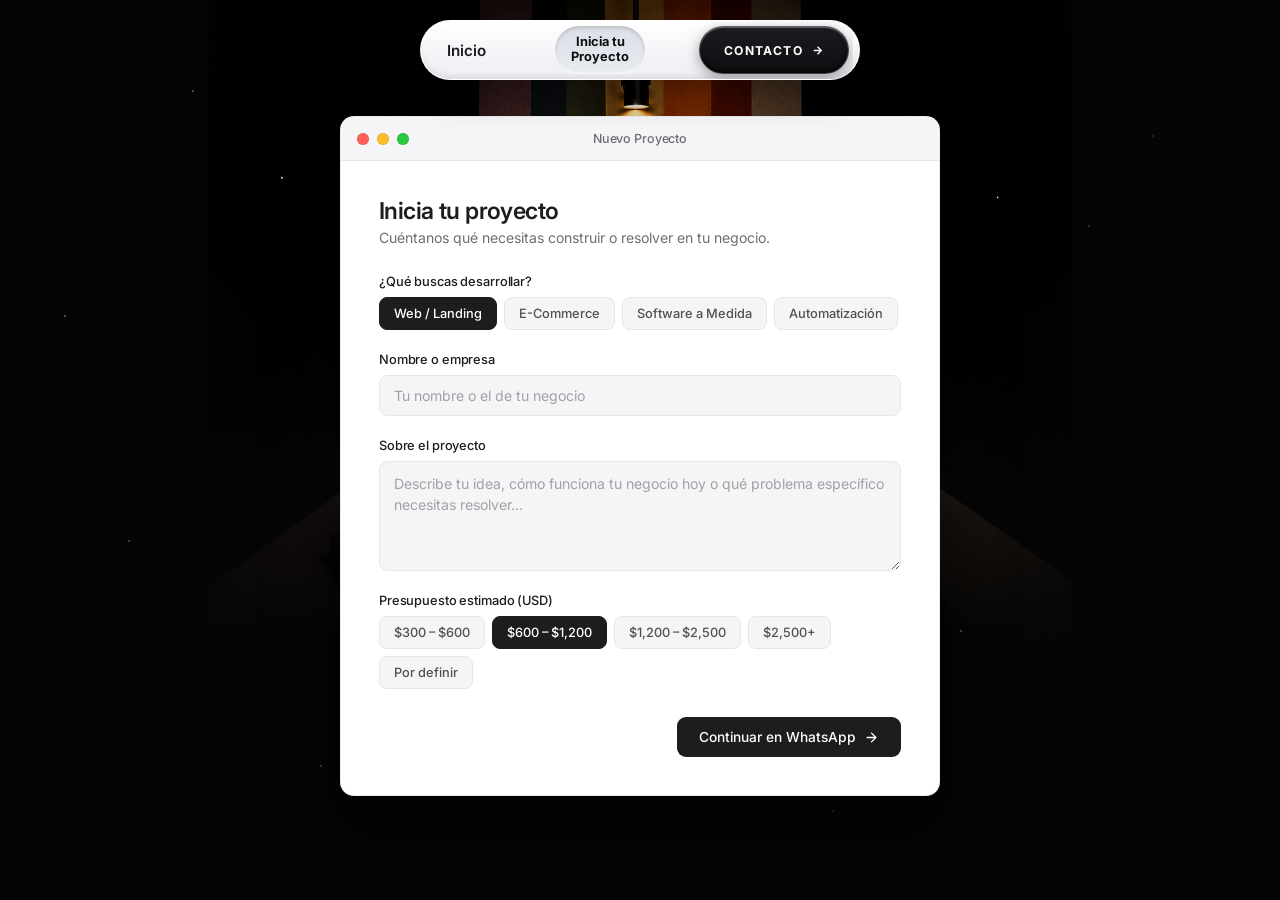
==== commit 8231a236: "refactor(dex): ventana macOS blanca minimalista sin elementos innecesarios" ====
--- a/dex.html
+++ b/dex.html
@@ -3,8 +3,8 @@
 <head>
     <meta charset="UTF-8">
     <meta name="viewport" content="width=device-width, initial-scale=1.0, maximum-scale=1.0, user-scalable=no">
-    <title>Disk Creativo | Configurador de Proyecto</title>
-    <meta name="description" content="Configura el alcance de tu proyecto digital con Disk Creativo. Diagnóstico de arquitectura, requerimientos operativos y contacto directo.">
+    <title>Disk Creativo | Inicia tu Proyecto</title>
+    <meta name="description" content="Inicia tu proyecto con Disk Creativo. Cuéntanos tu idea o necesidad operativa y conversemos directamente.">
     <meta name="theme-color" content="#050505">
 
     <!-- Favicon -->
@@ -16,8 +16,8 @@
     <link href="https://fonts.googleapis.com/css2?family=Anton&family=Inter:wght@300;400;500;600;700&family=Playfair+Display:ital,wght@0,400;0,600;1,400;1,700&display=swap" rel="stylesheet">
 
     <!-- Estilos Modulares -->
-    <link rel="stylesheet" href="assets/css/main.css?v=21">
-    <link rel="stylesheet" href="assets/css/terminal.css?v=21">
+    <link rel="stylesheet" href="assets/css/main.css?v=22">
+    <link rel="stylesheet" href="assets/css/terminal.css?v=22">
 </head>
 <body>
 
@@ -25,26 +25,22 @@
     <div class="ambient-canvas"></div>
     <div class="minimal-stars"></div>
 
-    <!-- ─── NAVBAR CLAYMORPHISM 3D & APPLE LIQUID GLASS ─── -->
+    <!-- ─── NAVBAR ─── -->
     <nav class="top-navbar nav-claymorphic is-at-top" id="topNavbar">
         <div class="navbar-inner-wrapper">
-            <!-- 1. Logo de la Marca: Colapsado en estado inicial, aparece al scrollear -->
             <a href="index.html" class="navbar-brand">
                 <img src="assets/images/brand/logo-nav.png" alt="Disk Icon" class="brand-icon">
                 <span class="brand-name">DISK<br>CREATIVO</span>
             </a>
 
-            <!-- 2. Botón Inicio -->
             <a href="index.html" class="nav-link nav-link-inicio">
                 <span>Inicio</span>
             </a>
 
-            <!-- 3. Enlace Inicia tu Proyecto -->
             <a href="dex.html" class="nav-link nav-link-multiline active">
                 <span>Inicia tu<br>Proyecto</span>
             </a>
 
-            <!-- 4. Botón Contacto -->
             <a href="https://wa.me/50768529324" target="_blank" rel="noopener noreferrer" class="nav-btn-clay">
                 <span>CONTACTO</span>
                 <svg viewBox="0 0 24 24" fill="none" stroke="currentColor" stroke-width="2.5"><path d="M5 12h14M12 5l7 7-7 7"/></svg>
@@ -52,284 +48,77 @@
         </div>
     </nav>
 
-    <!-- ─── CONTENEDOR PRINCIPAL MACOS STUDIO ─── -->
+    <!-- ─── VENTANA MACOS BLANCA MINIMALISTA ─── -->
     <main class="dex-container">
         
-        <div class="macos-window" id="macosWindow">
+        <div class="macos-window">
             
-            <!-- Barra de Título Nativa macOS Sequoia -->
+            <!-- Barra de título macOS limpia -->
             <header class="macos-titlebar">
-                <div class="macos-titlebar-left">
-                    <div class="macos-traffic-lights" aria-hidden="true">
-                        <span class="traffic-light close"></span>
-                        <span class="traffic-light minimize"></span>
-                        <span class="traffic-light expand"></span>
-                    </div>
-                    <div class="macos-toolbar-divider"></div>
-                    <div class="macos-sidebar-icon" title="Panel de Resumen">
-                        <svg width="15" height="15" viewBox="0 0 24 24" fill="none" stroke="currentColor" stroke-width="1.8" stroke-linecap="round" stroke-linejoin="round">
-                            <rect x="3" y="3" width="18" height="18" rx="3"></rect>
-                            <line x1="9" y1="3" x2="9" y2="21"></line>
-                        </svg>
-                    </div>
+                <div class="macos-traffic-lights" aria-hidden="true">
+                    <span class="traffic-light close"></span>
+                    <span class="traffic-light minimize"></span>
+                    <span class="traffic-light expand"></span>
+                </div>
+                <span class="macos-title">Nuevo Proyecto</span>
+            </header>
+
+            <!-- Cuerpo del formulario -->
+            <div class="macos-content">
+                
+                <div class="macos-intro">
+                    <h1>Inicia tu proyecto</h1>
+                    <p>Cuéntanos qué necesitas construir o resolver en tu negocio.</p>
                 </div>
 
-                <div class="macos-window-title">
-                    <svg class="title-folder-icon" width="14" height="14" viewBox="0 0 24 24" fill="currentColor">
-                        <path d="M10 4H4c-1.1 0-1.99.9-1.99 2L2 18c0 1.1.9 2 2 2h16c1.1 0 2-.9 2-2V8c0-1.1-.9-2-2-2h-8l-2-2z"/>
-                    </svg>
-                    <span>Disk Studio — Configuración de Proyecto</span>
-                </div>
-
-                <div class="macos-titlebar-right">
-                    <span class="macos-status-badge">
-                        <span class="status-dot"></span>
-                        Recepción Directa
-                    </span>
-                </div>
-            </header>
-
-            <!-- Cuerpo Split-View de macOS (Sidebar + Inspector Principal) -->
-            <div class="macos-body">
-                
-                <!-- Sidebar Izquierdo: Guía y Resumen en Tiempo Real -->
-                <aside class="macos-sidebar">
-                    <div class="sidebar-section">
-                        <span class="sidebar-group-title">Estructura del Brief</span>
-                        <ul class="sidebar-nav-list">
-                            <li class="sidebar-nav-item active" data-step="1">
-                                <span class="step-badge">1</span>
-                                <div class="step-info">
-                                    <span class="step-name">Solución Digital</span>
-                                    <span class="step-desc">Qué vamos a construir</span>
-                                </div>
-                            </li>
-                            <li class="sidebar-nav-item" data-step="2">
-                                <span class="step-badge">2</span>
-                                <div class="step-info">
-                                    <span class="step-name">Diagnóstico</span>
-                                    <span class="step-desc">Etapa y prioridad actual</span>
-                                </div>
-                            </li>
-                            <li class="sidebar-nav-item" data-step="3">
-                                <span class="step-badge">3</span>
-                                <div class="step-info">
-                                    <span class="step-name">Tu Negocio</span>
-                                    <span class="step-desc">Contexto y requerimientos</span>
-                                </div>
-                            </li>
-                            <li class="sidebar-nav-item" data-step="4">
-                                <span class="step-badge">4</span>
-                                <div class="step-info">
-                                    <span class="step-name">Presupuesto</span>
-                                    <span class="step-desc">Rango de inversión</span>
-                                </div>
-                            </li>
-                        </ul>
+                <form id="auditForm" class="macos-form">
+                    
+                    <!-- 1. Qué necesita -->
+                    <div class="field-block">
+                        <label class="field-label">¿Qué buscas desarrollar?</label>
+                        <input type="hidden" id="q_solucion" value="Sitio Web / Landing Page">
+                        <div class="segmented-group" data-target="q_solucion">
+                            <button type="button" class="seg-btn active" data-value="Sitio Web / Landing Page">Web / Landing</button>
+                            <button type="button" class="seg-btn" data-value="E-Commerce / Tienda Online">E-Commerce</button>
+                            <button type="button" class="seg-btn" data-value="Software a Medida / Sistema">Software a Medida</button>
+                            <button type="button" class="seg-btn" data-value="Automatización">Automatización</button>
+                        </div>
                     </div>
 
-                    <!-- Tarjeta de Resumen en Vivo -->
-                    <div class="macos-live-card">
-                        <div class="live-card-header">
-                            <span>Resumen de Solicitud</span>
-                            <span class="live-tag">En vivo</span>
-                        </div>
-                        <div class="live-card-rows">
-                            <div class="live-row">
-                                <span class="live-label">Solución</span>
-                                <span class="live-val" id="sum_solucion">Sin seleccionar</span>
-                            </div>
-                            <div class="live-row">
-                                <span class="live-label">Etapa</span>
-                                <span class="live-val" id="sum_etapa">Sin seleccionar</span>
-                            </div>
-                            <div class="live-row">
-                                <span class="live-label">Prioridad</span>
-                                <span class="live-val" id="sum_prioridad">Sin seleccionar</span>
-                            </div>
-                            <div class="live-row">
-                                <span class="live-label">Inversión</span>
-                                <span class="live-val" id="sum_presupuesto">Por definir</span>
-                            </div>
-                        </div>
-                        <div class="live-card-footer">
-                            Al finalizar, se abrirá una conversación directa en WhatsApp con tu resumen estructurado.
+                    <!-- 2. Nombre / Empresa -->
+                    <div class="field-block">
+                        <label class="field-label" for="q_nombre">Nombre o empresa</label>
+                        <input type="text" id="q_nombre" class="macos-input" placeholder="Tu nombre o el de tu negocio" required>
+                    </div>
+
+                    <!-- 3. Profundización libre -->
+                    <div class="field-block">
+                        <label class="field-label" for="q_detalles">Sobre el proyecto</label>
+                        <textarea id="q_detalles" class="macos-textarea" rows="4" placeholder="Describe tu idea, cómo funciona tu negocio hoy o qué problema específico necesitas resolver..." required></textarea>
+                    </div>
+
+                    <!-- 4. Presupuesto -->
+                    <div class="field-block">
+                        <label class="field-label">Presupuesto estimado (USD)</label>
+                        <input type="hidden" id="q_presupuesto" value="$600 – $1,200">
+                        <div class="segmented-group" data-target="q_presupuesto">
+                            <button type="button" class="seg-btn" data-value="$300 – $600">$300 – $600</button>
+                            <button type="button" class="seg-btn active" data-value="$600 – $1,200">$600 – $1,200</button>
+                            <button type="button" class="seg-btn" data-value="$1,200 – $2,500">$1,200 – $2,500</button>
+                            <button type="button" class="seg-btn" data-value="$2,500+">$2,500+</button>
+                            <button type="button" class="seg-btn" data-value="Por definir">Por definir</button>
                         </div>
                     </div>
-                </aside>
 
-                <!-- Área Principal del Configurador -->
-                <div class="macos-workspace">
-                    
-                    <div class="workspace-header">
-                        <h1>Configura tu Proyecto</h1>
-                        <p>Selecciona los parámetros que mejor describan lo que tu negocio necesita para preparar una propuesta técnica a medida.</p>
+                    <!-- Acción final -->
+                    <div class="macos-footer">
+                        <button type="submit" class="macos-submit-btn">
+                            <span>Continuar en WhatsApp</span>
+                            <svg width="15" height="15" viewBox="0 0 24 24" fill="none" stroke="currentColor" stroke-width="2.2" stroke-linecap="round" stroke-linejoin="round"><path d="M5 12h14M12 5l7 7-7 7"/></svg>
+                        </button>
                     </div>
 
-                    <form id="auditForm" class="macos-form">
-                        
-                        <!-- PASO 1: TIPO DE SOLUCIÓN -->
-                        <section class="macos-section" id="sec_solucion">
-                            <div class="section-title-row">
-                                <span class="section-num">01</span>
-                                <div>
-                                    <h2>¿Qué necesitas construir o implementar?</h2>
-                                    <p class="section-sub">Elige la categoría principal de tu proyecto.</p>
-                                </div>
-                            </div>
-
-                            <input type="hidden" id="q_solucion" value="Sitio Web Corporativo / Landing Page" required>
-
-                            <div class="macos-cards-grid" data-target="q_solucion" data-summary="sum_solucion">
-                                <button type="button" class="macos-option-card selected" data-value="Sitio Web Corporativo / Landing Page">
-                                    <div class="card-top">
-                                        <div class="card-icon">
-                                            <svg width="18" height="18" viewBox="0 0 24 24" fill="none" stroke="currentColor" stroke-width="1.8"><rect x="2" y="3" width="20" height="14" rx="2"/><line x1="8" y1="21" x2="16" y2="21"/><line x1="12" y1="17" x2="12" y2="21"/></svg>
-                                        </div>
-                                        <span class="card-check"></span>
-                                    </div>
-                                    <span class="card-title">Sitio Web / Landing Page</span>
-                                    <span class="card-desc">Presencia corporativa, portafolio comercial o página de alta conversión para captar clientes.</span>
-                                </button>
-
-                                <button type="button" class="macos-option-card" data-value="Tienda Online / E-Commerce">
-                                    <div class="card-top">
-                                        <div class="card-icon">
-                                            <svg width="18" height="18" viewBox="0 0 24 24" fill="none" stroke="currentColor" stroke-width="1.8"><path d="M6 2L3 6v14a2 2 0 0 0 2 2h14a2 2 0 0 0 2-2V6l-3-4z"/><line x1="3" y1="6" x2="21" y2="6"/><path d="M16 10a4 4 0 0 1-8 0"/></svg>
-                                        </div>
-                                        <span class="card-check"></span>
-                                    </div>
-                                    <span class="card-title">Tienda Online / E-Commerce</span>
-                                    <span class="card-desc">Catálogo autogestionable, carrito de compras, pagos en línea y gestión de inventario.</span>
-                                </button>
-
-                                <button type="button" class="macos-option-card" data-value="Software a Medida / Plataforma Web">
-                                    <div class="card-top">
-                                        <div class="card-icon">
-                                            <svg width="18" height="18" viewBox="0 0 24 24" fill="none" stroke="currentColor" stroke-width="1.8"><polygon points="12 2 2 7 12 12 22 7 12 2"/><polyline points="2 17 12 22 22 17"/><polyline points="2 12 12 17 22 12"/></svg>
-                                        </div>
-                                        <span class="card-check"></span>
-                                    </div>
-                                    <span class="card-title">Software a Medida / SaaS</span>
-                                    <span class="card-desc">Sistemas internos, paneles de administración, portales de clientes o agendamiento avanzado.</span>
-                                </button>
-
-                                <button type="button" class="macos-option-card" data-value="Automatización e Integración de Procesos">
-                                    <div class="card-top">
-                                        <div class="card-icon">
-                                            <svg width="18" height="18" viewBox="0 0 24 24" fill="none" stroke="currentColor" stroke-width="1.8"><polyline points="16 3 21 3 21 8"/><line x1="4" y1="20" x2="21" y2="3"/><polyline points="21 16 21 21 16 21"/><line x1="15" y1="15" x2="21" y2="21"/><line x1="4" y1="4" x2="9" y2="9"/></svg>
-                                        </div>
-                                        <span class="card-check"></span>
-                                    </div>
-                                    <span class="card-title">Automatización Operativa</span>
-                                    <span class="card-desc">Conexión de sistemas existentes, flujos de atención, cotizadores o digitalización de procesos.</span>
-                                </button>
-                            </div>
-                        </section>
-
-                        <!-- PASO 2: DIAGNÓSTICO Y PRIORIDAD -->
-                        <section class="macos-section" id="sec_diagnostico">
-                            <div class="section-title-row">
-                                <span class="section-num">02</span>
-                                <div>
-                                    <h2>Situación actual y objetivo principal</h2>
-                                    <p class="section-sub">Ayúdanos a entender el punto de partida de tu empresa.</p>
-                                </div>
-                            </div>
-
-                            <!-- Subgrupo A: Punto de partida -->
-                            <div class="macos-field-group">
-                                <label class="macos-label">¿En qué etapa se encuentra tu proyecto?</label>
-                                <input type="hidden" id="q_etapa" value="Proyecto nuevo desde cero">
-                                <div class="macos-pills-row" data-target="q_etapa" data-summary="sum_etapa">
-                                    <button type="button" class="macos-pill selected" data-value="Proyecto nuevo desde cero">Proyecto nuevo desde cero</button>
-                                    <button type="button" class="macos-pill" data-value="Rediseño o mejora de web actual">Rediseño de web actual</button>
-                                    <button type="button" class="macos-pill" data-value="Digitalizar operación manual (WhatsApp / Excel)">Digitalizar operación manual</button>
-                                    <button type="button" class="macos-pill" data-value="Escalar o integrar sistema existente">Escalar sistema existente</button>
-                                </div>
-                            </div>
-
-                            <!-- Subgrupo B: Prioridad / Dolor principal -->
-                            <div class="macos-field-group">
-                                <label class="macos-label">¿Cuál es el resultado más importante que buscas lograr?</label>
-                                <input type="hidden" id="q_prioridad" value="Captar más clientes y aumentar ventas">
-                                <div class="macos-pills-row" data-target="q_prioridad" data-summary="sum_prioridad">
-                                    <button type="button" class="macos-pill selected" data-value="Captar más clientes y aumentar ventas">Captar más clientes y ventas</button>
-                                    <button type="button" class="macos-pill" data-value="Consolidar una imagen corporativa sólida">Elevar imagen corporativa</button>
-                                    <button type="button" class="macos-pill" data-value="Ahorrar tiempo automatizando tareas manuales">Automatizar tareas manuales</button>
-                                    <button type="button" class="macos-pill" data-value="Centralizar reservas, cobros o clientes">Centralizar reservas o cobros</button>
-                                </div>
-                            </div>
-                        </section>
-
-                        <!-- PASO 3: DATOS Y PROFUNDIZACIÓN DEL PROYECTO -->
-                        <section class="macos-section" id="sec_negocio">
-                            <div class="section-title-row">
-                                <span class="section-num">03</span>
-                                <div>
-                                    <h2>Sobre tu negocio y requerimientos</h2>
-                                    <p class="section-sub">Cuéntanos quién eres y qué necesitas que haga la herramienta.</p>
-                                </div>
-                            </div>
-
-                            <div class="macos-inputs-row">
-                                <div class="macos-field-group">
-                                    <label class="macos-label" for="q_nombre">Tu Nombre / Empresa <span class="req-dot">*</span></label>
-                                    <input type="text" id="q_nombre" class="macos-input" placeholder="Ej. Andrés Gómez — Grupo Comercial" required>
-                                </div>
-
-                                <div class="macos-field-group">
-                                    <label class="macos-label" for="q_sector">Sector o Actividad <span class="req-dot">*</span></label>
-                                    <input type="text" id="q_sector" class="macos-input" placeholder="Ej. Servicios, Comercio, Bienes Raíces, Salud..." required>
-                                </div>
-                            </div>
-
-                            <div class="macos-field-group">
-                                <label class="macos-label" for="q_detalles">Detalles del proyecto o necesidades específicas <span class="req-dot">*</span></label>
-                                <textarea id="q_detalles" class="macos-textarea" rows="4" placeholder="Explícanos brevemente cómo funciona tu operación hoy, qué problema necesitas resolver o qué funciones clave debería incluir tu proyecto..." required></textarea>
-                            </div>
-                        </section>
-
-                        <!-- PASO 4: INVERSIÓN ESTIMADA -->
-                        <section class="macos-section" id="sec_presupuesto">
-                            <div class="section-title-row">
-                                <span class="section-num">04</span>
-                                <div>
-                                    <h2>Rango de inversión estimado</h2>
-                                    <p class="section-sub">Nos permite proponerte una arquitectura técnica acorde a tu presupuesto.</p>
-                                </div>
-                            </div>
-
-                            <input type="hidden" id="q_presupuesto" value="$600 – $1,200 USD">
-                            <div class="macos-pills-row" data-target="q_presupuesto" data-summary="sum_presupuesto">
-                                <button type="button" class="macos-pill" data-value="$300 – $600 USD">$300 – $600 USD</button>
-                                <button type="button" class="macos-pill selected" data-value="$600 – $1,200 USD">$600 – $1,200 USD</button>
-                                <button type="button" class="macos-pill" data-value="$1,200 – $2,500 USD">$1,200 – $2,500 USD</button>
-                                <button type="button" class="macos-pill" data-value="$2,500+ USD">$2,500+ USD</button>
-                                <button type="button" class="macos-pill" data-value="Por definir según propuesta">Necesito asesoría para definirlo</button>
-                            </div>
-                        </section>
-
-                        <!-- VISTA PREVIA DEL MENSAJE Y ENVÍO -->
-                        <div class="macos-submit-bar">
-                            <div class="submit-preview-box">
-                                <div class="preview-header">
-                                    <span>Vista previa del mensaje corporativo para WhatsApp</span>
-                                </div>
-                                <pre id="whatsappPreview" class="preview-content"></pre>
-                            </div>
-
-                            <div class="submit-actions">
-                                <span class="submit-note">Atención directa por nuestro equipo en Ciudad de Panamá.</span>
-                                <button type="submit" class="macos-btn-primary">
-                                    <span>Continuar en WhatsApp</span>
-                                    <svg width="16" height="16" viewBox="0 0 24 24" fill="none" stroke="currentColor" stroke-width="2.2" stroke-linecap="round" stroke-linejoin="round"><line x1="5" y1="12" x2="19" y2="12"/><polyline points="12 5 19 12 12 19"/></svg>
-                                </button>
-                            </div>
-                        </div>
-
-                    </form>
-                </div>
+                </form>
 
             </div>
         </div>
@@ -337,7 +126,7 @@
     </main>
 
     <!-- Scripts Modulares -->
-    <script src="assets/js/main.js?v=21"></script>
-    <script src="assets/js/terminal.js?v=21"></script>
+    <script src="assets/js/main.js?v=22"></script>
+    <script src="assets/js/terminal.js?v=22"></script>
 </body>
 </html>
--- a/assets/css/terminal.css
+++ b/assets/css/terminal.css
@@ -1,50 +1,40 @@
-/* ─── MÓDULO DEX: INTERFAZ MACOS SEQUOIA DARK STUDIO ─── */
+/* ─── VENTANA MACOS BLANCA MINIMALISTA ─── */
 
 .dex-container {
     flex: 1;
-    padding: 112px 3.5vw 72px 3.5vw;
+    padding: 116px 20px 72px 20px;
     display: flex;
     flex-direction: column;
     align-items: center;
+    justify-content: center;
     position: relative;
     z-index: 10;
 }
 
-/* ─── 1. VENTANA MACOS (VIBRANCY & SPECULAR GLASS) ─── */
 .macos-window {
     width: 100%;
-    max-width: 1060px;
-    background: rgba(20, 20, 25, 0.78);
-    backdrop-filter: blur(44px) saturate(190%);
-    -webkit-backdrop-filter: blur(44px) saturate(190%);
-    border-radius: 16px;
-    border: 1px solid rgba(255, 255, 255, 0.14);
+    max-width: 600px;
+    background: #FFFFFF;
+    border-radius: 14px;
+    border: 1px solid rgba(0, 0, 0, 0.08);
     box-shadow:
-        0 40px 90px -15px rgba(0, 0, 0, 0.9),
-        0 0 0 1px rgba(0, 0, 0, 0.75),
-        inset 0 1px 0 rgba(255, 255, 255, 0.2);
+        0 32px 70px rgba(0, 0, 0, 0.65),
+        0 0 0 1px rgba(255, 255, 255, 0.6) inset;
     overflow: hidden;
     font-family: -apple-system, BlinkMacSystemFont, 'Inter', sans-serif;
-    color: #F2F2F7;
-}
-
-/* ─── 2. BARRA DE TÍTULO UNIFICADA MACOS ─── */
+    color: #1D1D1F;
+}
+
+/* ─── BARRA DE TÍTULO MACOS LIGHT ─── */
 .macos-titlebar {
-    height: 50px;
-    background: linear-gradient(180deg, rgba(44, 44, 52, 0.88) 0%, rgba(30, 30, 36, 0.88) 100%);
-    border-bottom: 1px solid rgba(255, 255, 255, 0.08);
-    padding: 0 18px;
-    display: flex;
-    align-items: center;
-    justify-content: space-between;
+    height: 44px;
+    background: #F5F5F7;
+    border-bottom: 1px solid #E5E5EA;
+    padding: 0 16px;
+    display: flex;
+    align-items: center;
     position: relative;
     user-select: none;
-}
-
-.macos-titlebar-left {
-    display: flex;
-    align-items: center;
-    gap: 14px;
 }
 
 .macos-traffic-lights {
@@ -57,12 +47,7 @@
     width: 12px;
     height: 12px;
     border-radius: 50%;
-    position: relative;
-    display: inline-flex;
-    align-items: center;
-    justify-content: center;
-    box-shadow: inset 0 0 0 0.5px rgba(0, 0, 0, 0.35);
-    transition: transform 0.15s ease, filter 0.15s ease;
+    box-shadow: inset 0 0 0 0.5px rgba(0, 0, 0, 0.15);
 }
 
 .traffic-light.close {
@@ -75,635 +60,169 @@
     background: #27C93F;
 }
 
-.macos-traffic-lights:hover .traffic-light {
-    filter: brightness(1.06);
-}
-
-.macos-toolbar-divider {
-    width: 1px;
-    height: 16px;
-    background: rgba(255, 255, 255, 0.1);
-}
-
-.macos-sidebar-icon {
-    color: rgba(255, 255, 255, 0.55);
-    display: flex;
-    align-items: center;
-    justify-content: center;
-    padding: 4px;
-    border-radius: 5px;
-    transition: background 0.2s ease, color 0.2s ease;
-}
-
-.macos-sidebar-icon:hover {
-    background: rgba(255, 255, 255, 0.08);
-    color: rgba(255, 255, 255, 0.9);
-}
-
-.macos-window-title {
+.macos-title {
     position: absolute;
     left: 50%;
     transform: translateX(-50%);
-    display: flex;
-    align-items: center;
+    font-size: 0.78rem;
+    font-weight: 500;
+    color: #6E6E73;
+    letter-spacing: -0.01em;
+}
+
+/* ─── CONTENIDO INTERIOR ─── */
+.macos-content {
+    padding: 36px 38px 38px 38px;
+}
+
+.macos-intro {
+    margin-bottom: 28px;
+}
+
+.macos-intro h1 {
+    font-size: 1.45rem;
+    font-weight: 600;
+    letter-spacing: -0.025em;
+    color: #1D1D1F;
+    margin-bottom: 4px;
+}
+
+.macos-intro p {
+    font-size: 0.88rem;
+    color: #6E6E73;
+    font-weight: 400;
+}
+
+/* ─── FORMULARIO LIMPIO ─── */
+.macos-form {
+    display: flex;
+    flex-direction: column;
+    gap: 22px;
+}
+
+.field-block {
+    display: flex;
+    flex-direction: column;
+    gap: 8px;
+}
+
+.field-label {
+    font-size: 0.8rem;
+    font-weight: 500;
+    color: #1D1D1F;
+    letter-spacing: -0.01em;
+}
+
+/* ─── BOTONES DE SELECCIÓN MINIMALISTAS ─── */
+.segmented-group {
+    display: flex;
+    flex-wrap: wrap;
     gap: 7px;
-    font-size: 0.81rem;
-    font-weight: 500;
-    color: rgba(255, 255, 255, 0.82);
-    letter-spacing: -0.01em;
-    white-space: nowrap;
-}
-
-.title-folder-icon {
-    color: #5AC8FA;
-    opacity: 0.9;
-}
-
-.macos-titlebar-right {
-    display: flex;
-    align-items: center;
-}
-
-.macos-status-badge {
-    display: inline-flex;
-    align-items: center;
-    gap: 6px;
-    font-size: 0.72rem;
-    font-weight: 500;
-    color: rgba(255, 255, 255, 0.65);
-    background: rgba(255, 255, 255, 0.06);
-    border: 1px solid rgba(255, 255, 255, 0.09);
-    padding: 4px 10px;
-    border-radius: 999px;
-}
-
-.status-dot {
-    width: 6px;
-    height: 6px;
-    border-radius: 50%;
-    background: #30D158;
-    box-shadow: 0 0 8px rgba(48, 209, 88, 0.8);
-}
-
-/* ─── 3. LAYOUT SPLIT-VIEW (SIDEBAR + WORKSPACE) ─── */
-.macos-body {
-    display: grid;
-    grid-template-columns: 270px 1fr;
-    min-height: 680px;
-}
-
-/* Sidebar Izquierdo */
-.macos-sidebar {
-    background: rgba(14, 14, 18, 0.55);
-    border-right: 1px solid rgba(255, 255, 255, 0.07);
-    padding: 24px 16px;
-    display: flex;
-    flex-direction: column;
-    justify-content: space-between;
-    gap: 28px;
-}
-
-.sidebar-group-title {
-    display: block;
-    font-size: 0.68rem;
-    font-weight: 600;
-    text-transform: uppercase;
-    letter-spacing: 0.06em;
-    color: rgba(255, 255, 255, 0.4);
-    padding: 0 10px;
-    margin-bottom: 10px;
-}
-
-.sidebar-nav-list {
-    list-style: none;
-    display: flex;
-    flex-direction: column;
-    gap: 4px;
-}
-
-.sidebar-nav-item {
-    display: flex;
-    align-items: center;
-    gap: 11px;
-    padding: 9px 11px;
-    border-radius: 9px;
-    transition: background 0.2s ease;
-    cursor: default;
-}
-
-.sidebar-nav-item.active {
-    background: rgba(255, 255, 255, 0.09);
-    box-shadow: inset 0 1px 0 rgba(255, 255, 255, 0.08);
-}
-
-.step-badge {
-    width: 22px;
-    height: 22px;
-    border-radius: 6px;
-    background: rgba(255, 255, 255, 0.07);
-    border: 1px solid rgba(255, 255, 255, 0.1);
-    color: rgba(255, 255, 255, 0.65);
-    font-size: 0.72rem;
-    font-weight: 600;
-    display: flex;
-    align-items: center;
-    justify-content: center;
-    flex-shrink: 0;
-}
-
-.sidebar-nav-item.active .step-badge {
-    background: #0A84FF;
-    border-color: #409CFF;
-    color: #FFFFFF;
-}
-
-.step-info {
-    display: flex;
-    flex-direction: column;
-    gap: 1px;
-}
-
-.step-name {
-    font-size: 0.82rem;
-    font-weight: 500;
-    color: rgba(255, 255, 255, 0.88);
-}
-
-.step-desc {
-    font-size: 0.69rem;
-    color: rgba(255, 255, 255, 0.42);
-}
-
-/* Tarjeta de Resumen en Vivo en Sidebar */
-.macos-live-card {
-    background: rgba(255, 255, 255, 0.035);
-    border: 1px solid rgba(255, 255, 255, 0.08);
-    border-radius: 12px;
-    padding: 14px;
-    display: flex;
-    flex-direction: column;
-    gap: 12px;
-}
-
-.live-card-header {
-    display: flex;
-    align-items: center;
-    justify-content: space-between;
-    font-size: 0.74rem;
-    font-weight: 600;
-    color: rgba(255, 255, 255, 0.82);
-    padding-bottom: 8px;
-    border-bottom: 1px solid rgba(255, 255, 255, 0.07);
-}
-
-.live-tag {
-    font-size: 0.64rem;
-    font-weight: 600;
-    color: #30D158;
-    background: rgba(48, 209, 88, 0.12);
-    border: 1px solid rgba(48, 209, 88, 0.25);
-    padding: 2px 7px;
-    border-radius: 999px;
-}
-
-.live-card-rows {
-    display: flex;
-    flex-direction: column;
-    gap: 9px;
-}
-
-.live-row {
-    display: flex;
-    flex-direction: column;
-    gap: 2px;
-}
-
-.live-label {
-    font-size: 0.66rem;
-    text-transform: uppercase;
-    letter-spacing: 0.04em;
-    color: rgba(255, 255, 255, 0.38);
-}
-
-.live-val {
-    font-size: 0.76rem;
-    font-weight: 500;
-    color: rgba(255, 255, 255, 0.88);
-    line-height: 1.3;
-}
-
-.live-card-footer {
-    font-size: 0.68rem;
-    color: rgba(255, 255, 255, 0.42);
-    line-height: 1.4;
-    padding-top: 8px;
-    border-top: 1px solid rgba(255, 255, 255, 0.06);
-}
-
-/* ─── 4. ÁREA DE TRABAJO PRINCIPAL (WORKSPACE) ─── */
-.macos-workspace {
-    padding: 36px 40px;
-    display: flex;
-    flex-direction: column;
-    gap: 32px;
-}
-
-.workspace-header {
-    border-bottom: 1px solid rgba(255, 255, 255, 0.08);
-    padding-bottom: 20px;
-}
-
-.workspace-header h1 {
-    font-size: 1.55rem;
-    font-weight: 600;
-    letter-spacing: -0.02em;
-    color: #FFFFFF;
-    margin-bottom: 6px;
-}
-
-.workspace-header p {
-    font-size: 0.88rem;
-    color: rgba(255, 255, 255, 0.56);
-    line-height: 1.5;
-}
-
-/* Secciones del Formulario */
-.macos-form {
-    display: flex;
-    flex-direction: column;
-    gap: 34px;
-}
-
-.macos-section {
-    display: flex;
-    flex-direction: column;
-    gap: 18px;
-    padding-bottom: 30px;
-    border-bottom: 1px solid rgba(255, 255, 255, 0.07);
-}
-
-.section-title-row {
-    display: flex;
-    align-items: flex-start;
-    gap: 12px;
-}
-
-.section-num {
-    font-size: 0.72rem;
-    font-weight: 700;
-    color: #5AC8FA;
-    background: rgba(90, 200, 250, 0.12);
-    border: 1px solid rgba(90, 200, 250, 0.25);
-    padding: 3px 8px;
-    border-radius: 6px;
-    margin-top: 2px;
-}
-
-.section-title-row h2 {
-    font-size: 1.04rem;
-    font-weight: 600;
-    color: #FFFFFF;
-    letter-spacing: -0.01em;
-    margin-bottom: 3px;
-}
-
-.section-sub {
-    font-size: 0.8rem;
-    color: rgba(255, 255, 255, 0.5);
-}
-
-/* ─── 5. TARJETAS INTERACTIVAS DE SOLUCIÓN (PASO 1) ─── */
-.macos-cards-grid {
-    display: grid;
-    grid-template-columns: repeat(2, 1fr);
-    gap: 12px;
-}
-
-.macos-option-card {
-    background: rgba(255, 255, 255, 0.035);
-    border: 1px solid rgba(255, 255, 255, 0.09);
-    border-radius: 12px;
-    padding: 16px;
-    text-align: left;
-    display: flex;
-    flex-direction: column;
-    gap: 7px;
-    cursor: pointer;
-    transition: all 0.2s cubic-bezier(0.16, 1, 0.3, 1);
-    color: #FFFFFF;
-    font-family: inherit;
-}
-
-.macos-option-card:hover {
-    background: rgba(255, 255, 255, 0.065);
-    border-color: rgba(255, 255, 255, 0.18);
-    transform: translateY(-1px);
-}
-
-.macos-option-card.selected {
-    background: linear-gradient(180deg, rgba(10, 132, 255, 0.18) 0%, rgba(10, 132, 255, 0.08) 100%);
-    border-color: rgba(64, 156, 255, 0.65);
-    box-shadow:
-        0 8px 20px -6px rgba(10, 132, 255, 0.25),
-        inset 0 1px 0 rgba(255, 255, 255, 0.18);
-}
-
-.card-top {
-    display: flex;
-    align-items: center;
-    justify-content: space-between;
-    margin-bottom: 2px;
-}
-
-.card-icon {
-    width: 34px;
-    height: 34px;
+}
+
+.seg-btn {
+    background: #F5F5F7;
+    border: 1px solid #E5E5EA;
+    color: #515154;
+    padding: 8px 14px;
     border-radius: 8px;
-    background: rgba(255, 255, 255, 0.06);
-    border: 1px solid rgba(255, 255, 255, 0.09);
-    display: flex;
-    align-items: center;
-    justify-content: center;
-    color: rgba(255, 255, 255, 0.75);
-    transition: all 0.2s ease;
-}
-
-.macos-option-card.selected .card-icon {
-    background: #0A84FF;
-    border-color: #5AC8FA;
-    color: #FFFFFF;
-}
-
-.card-check {
-    width: 18px;
-    height: 18px;
-    border-radius: 50%;
-    border: 1.5px solid rgba(255, 255, 255, 0.22);
-    position: relative;
-    transition: all 0.2s ease;
-}
-
-.macos-option-card.selected .card-check {
-    background: #0A84FF;
-    border-color: #0A84FF;
-}
-
-.macos-option-card.selected .card-check::after {
-    content: "";
-    position: absolute;
-    left: 5px;
-    top: 2.5px;
-    width: 4px;
-    height: 8px;
-    border: solid #FFFFFF;
-    border-width: 0 2px 2px 0;
-    transform: rotate(45deg);
-}
-
-.card-title {
-    font-size: 0.9rem;
-    font-weight: 600;
-    color: #FFFFFF;
-}
-
-.card-desc {
-    font-size: 0.77rem;
-    color: rgba(255, 255, 255, 0.56);
-    line-height: 1.42;
-}
-
-/* ─── 6. PÍLDORAS SEGMENTADAS MACOS (PASOS 2 Y 4) ─── */
-.macos-field-group {
-    display: flex;
-    flex-direction: column;
-    gap: 9px;
-}
-
-.macos-label {
-    font-size: 0.82rem;
-    font-weight: 500;
-    color: rgba(255, 255, 255, 0.82);
-}
-
-.req-dot {
-    color: #5AC8FA;
-}
-
-.macos-pills-row {
-    display: flex;
-    flex-wrap: wrap;
-    gap: 8px;
-}
-
-.macos-pill {
-    background: rgba(255, 255, 255, 0.045);
-    border: 1px solid rgba(255, 255, 255, 0.11);
-    color: rgba(255, 255, 255, 0.75);
-    padding: 9px 15px;
-    border-radius: 9px;
     font-family: inherit;
     font-size: 0.8rem;
     font-weight: 500;
     cursor: pointer;
-    transition: all 0.18s ease;
-}
-
-.macos-pill:hover {
-    background: rgba(255, 255, 255, 0.09);
+    transition: all 0.16s ease;
+}
+
+.seg-btn:hover {
+    background: #EBEBED;
+    color: #1D1D1F;
+}
+
+.seg-btn.active {
+    background: #1D1D1F;
+    border-color: #1D1D1F;
     color: #FFFFFF;
 }
 
-.macos-pill.selected {
-    background: rgba(10, 132, 255, 0.22);
-    border-color: #409CFF;
-    color: #FFFFFF;
-    font-weight: 600;
-    box-shadow: inset 0 1px 0 rgba(255, 255, 255, 0.2);
-}
-
-/* ─── 7. CAMPOS DE TEXTO NATIVOS MACOS (PASO 3) ─── */
-.macos-inputs-row {
-    display: grid;
-    grid-template-columns: repeat(2, 1fr);
-    gap: 14px;
-}
-
+/* ─── CAMPOS DE TEXTO ─── */
 .macos-input,
 .macos-textarea {
     width: 100%;
-    background: rgba(0, 0, 0, 0.28);
-    border: 1px solid rgba(255, 255, 255, 0.12);
+    background: #F5F5F7;
+    border: 1px solid #E5E5EA;
     border-radius: 9px;
     padding: 11px 14px;
-    color: #FFFFFF;
+    color: #1D1D1F;
     font-family: inherit;
-    font-size: 0.86rem;
-    transition: border-color 0.2s ease, box-shadow 0.2s ease, background 0.2s ease;
+    font-size: 0.88rem;
+    transition: background 0.18s ease, border-color 0.18s ease, box-shadow 0.18s ease;
 }
 
 .macos-input::placeholder,
 .macos-textarea::placeholder {
-    color: rgba(255, 255, 255, 0.3);
+    color: #A1A1A6;
 }
 
 .macos-input:focus,
 .macos-textarea:focus {
     outline: none;
-    background: rgba(0, 0, 0, 0.42);
-    border-color: #0A84FF;
-    box-shadow: 0 0 0 3px rgba(10, 132, 255, 0.25);
+    background: #FFFFFF;
+    border-color: #1D1D1F;
+    box-shadow: 0 0 0 3px rgba(0, 0, 0, 0.05);
 }
 
 .macos-textarea {
     resize: vertical;
-    min-height: 105px;
+    min-height: 110px;
     line-height: 1.5;
 }
 
-/* ─── 8. VISTA PREVIA CORPORATIVA Y ENVÍO A WHATSAPP ─── */
-.macos-submit-bar {
-    display: flex;
-    flex-direction: column;
-    gap: 18px;
-    background: rgba(255, 255, 255, 0.03);
-    border: 1px solid rgba(255, 255, 255, 0.09);
-    border-radius: 14px;
-    padding: 20px;
-}
-
-.submit-preview-box {
-    display: flex;
-    flex-direction: column;
+/* ─── BOTÓN DE ENVÍO ─── */
+.macos-footer {
+    margin-top: 6px;
+    display: flex;
+    justify-content: flex-end;
+}
+
+.macos-submit-btn {
+    background: #1D1D1F;
+    color: #FFFFFF;
+    border: none;
+    padding: 12px 22px;
+    border-radius: 9px;
+    font-family: inherit;
+    font-size: 0.86rem;
+    font-weight: 500;
+    display: inline-flex;
+    align-items: center;
     gap: 8px;
-}
-
-.preview-header {
-    font-size: 0.72rem;
-    font-weight: 600;
-    text-transform: uppercase;
-    letter-spacing: 0.05em;
-    color: rgba(255, 255, 255, 0.48);
-}
-
-.preview-content {
-    background: rgba(0, 0, 0, 0.35);
-    border: 1px solid rgba(255, 255, 255, 0.07);
-    border-radius: 8px;
-    padding: 14px;
-    font-family: -apple-system, BlinkMacSystemFont, 'Inter', sans-serif;
-    font-size: 0.8rem;
-    color: rgba(255, 255, 255, 0.82);
-    line-height: 1.55;
-    white-space: pre-wrap;
-    word-break: break-word;
-    margin: 0;
-}
-
-.submit-actions {
-    display: flex;
-    align-items: center;
-    justify-content: space-between;
-    gap: 16px;
-    padding-top: 6px;
-}
-
-.submit-note {
-    font-size: 0.78rem;
-    color: rgba(255, 255, 255, 0.5);
-}
-
-.macos-btn-primary {
-    background: linear-gradient(180deg, #1E8FFF 0%, #0070E0 100%);
-    color: #FFFFFF;
-    border: 1px solid rgba(255, 255, 255, 0.22);
-    box-shadow:
-        0 6px 20px rgba(10, 132, 255, 0.4),
-        inset 0 1px 0 rgba(255, 255, 255, 0.35);
-    padding: 12px 24px;
-    border-radius: 10px;
-    font-family: inherit;
-    font-size: 0.88rem;
-    font-weight: 600;
-    display: inline-flex;
-    align-items: center;
-    gap: 9px;
     cursor: pointer;
-    transition: all 0.2s cubic-bezier(0.16, 1, 0.3, 1);
-    flex-shrink: 0;
-}
-
-.macos-btn-primary:hover {
-    background: linear-gradient(180deg, #3399FF 0%, #0A7AFF 100%);
-    transform: translateY(-1px);
-    box-shadow:
-        0 10px 26px rgba(10, 132, 255, 0.52),
-        inset 0 1px 0 rgba(255, 255, 255, 0.45);
-}
-
-.macos-btn-primary:active {
-    transform: translateY(0) scale(0.98);
-}
-
-/* ─── 9. RESPONSIVE MÓVIL Y TABLET ─── */
-@media (max-width: 900px) {
+    transition: background 0.18s ease, transform 0.18s ease;
+}
+
+.macos-submit-btn:hover {
+    background: #333336;
+}
+
+.macos-submit-btn:active {
+    transform: scale(0.98);
+}
+
+/* ─── RESPONSIVE MÓVIL ─── */
+@media (max-width: 640px) {
     .dex-container {
-        padding: 86px 14px 48px 14px;
-    }
-
-    .macos-window {
-        border-radius: 14px;
-    }
-
-    .macos-titlebar {
-        padding: 0 14px;
-        height: 46px;
-    }
-
-    .macos-toolbar-divider,
-    .macos-sidebar-icon,
-    .macos-titlebar-right {
-        display: none;
-    }
-
-    .macos-window-title {
-        font-size: 0.76rem;
-        left: auto;
-        right: 14px;
-        transform: none;
-    }
-
-    .macos-body {
-        grid-template-columns: 1fr;
-    }
-
-    .macos-sidebar {
-        display: none;
-    }
-
-    .macos-workspace {
-        padding: 24px 18px;
-        gap: 24px;
-    }
-
-    .workspace-header h1 {
-        font-size: 1.3rem;
-    }
-
-    .macos-cards-grid {
-        grid-template-columns: 1fr;
-    }
-
-    .macos-inputs-row {
-        grid-template-columns: 1fr;
-    }
-
-    .submit-actions {
-        flex-direction: column;
-        align-items: stretch;
-        text-align: center;
-    }
-
-    .macos-btn-primary {
+        padding: 86px 14px 44px 14px;
+    }
+
+    .macos-content {
+        padding: 26px 20px 28px 20px;
+    }
+
+    .macos-intro h1 {
+        font-size: 1.28rem;
+    }
+
+    .macos-submit-btn {
         width: 100%;
         justify-content: center;
     }
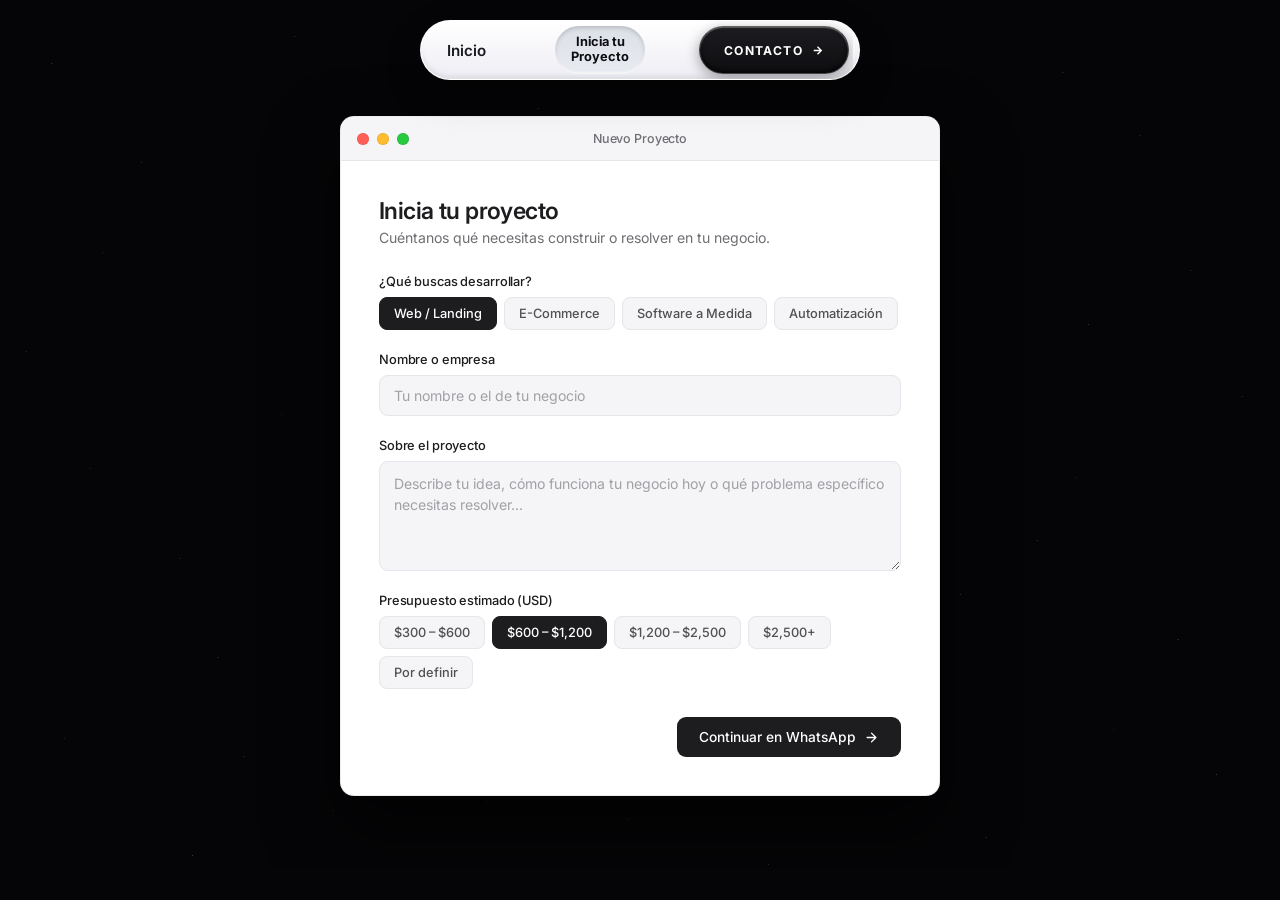
==== commit 4eadc15b: "feat(bg): fondo negro profundo con micro-puntos blancos sutiles apenas perceptibles" ====
--- a/dex.html
+++ b/dex.html
@@ -16,14 +16,16 @@
     <link href="https://fonts.googleapis.com/css2?family=Anton&family=Inter:wght@300;400;500;600;700&family=Playfair+Display:ital,wght@0,400;0,600;1,400;1,700&display=swap" rel="stylesheet">
 
     <!-- Estilos Modulares -->
-    <link rel="stylesheet" href="assets/css/main.css?v=22">
-    <link rel="stylesheet" href="assets/css/terminal.css?v=22">
+    <link rel="stylesheet" href="assets/css/main.css?v=23">
+    <link rel="stylesheet" href="assets/css/terminal.css?v=23">
 </head>
 <body>
 
-    <!-- Fondo espacial y estrellas compartidas -->
-    <div class="ambient-canvas"></div>
-    <div class="minimal-stars"></div>
+    <!-- Fondo: Negro profundo con puntitos blancos apenas perceptibles -->
+    <div class="space-dots-bg" aria-hidden="true">
+        <div class="space-dot-layer layer-a"></div>
+        <div class="space-dot-layer layer-b"></div>
+    </div>
 
     <!-- ─── NAVBAR ─── -->
     <nav class="top-navbar nav-claymorphic is-at-top" id="topNavbar">
@@ -126,7 +128,7 @@
     </main>
 
     <!-- Scripts Modulares -->
-    <script src="assets/js/main.js?v=22"></script>
-    <script src="assets/js/terminal.js?v=22"></script>
+    <script src="assets/js/main.js?v=23"></script>
+    <script src="assets/js/terminal.js?v=23"></script>
 </body>
 </html>
--- a/assets/css/main.css
+++ b/assets/css/main.css
@@ -119,11 +119,21 @@
 .minimal-stars::after {
     content: ""; 
     position: absolute; 
-    width: 2px; 
-    height: 2px; 
+    width: 1px; 
+    height: 1px; 
     background: transparent;
-    box-shadow: 15vw 10vh rgba(255,255,255,0.5), 85vw 25vh rgba(255,255,255,0.3), 45vw 40vh rgba(255,255,255,0.6), 10vw 60vh rgba(255,255,255,0.4), 75vw 70vh rgba(255,255,255,0.5), 90vw 15vh rgba(255,255,255,0.2), 25vw 85vh rgba(255,255,255,0.4), 65vw 90vh rgba(255,255,255,0.3), 5vw 35vh rgba(255,255,255,0.5), 50vw 15vh rgba(255,255,255,0.2);
-    opacity: 0.55;
+    box-shadow: 
+        15vw 10vh rgba(255,255,255,0.22), 
+        85vw 25vh rgba(255,255,255,0.18), 
+        45vw 40vh rgba(255,255,255,0.24), 
+        10vw 60vh rgba(255,255,255,0.16), 
+        75vw 70vh rgba(255,255,255,0.20), 
+        90vw 15vh rgba(255,255,255,0.15), 
+        25vw 85vh rgba(255,255,255,0.19), 
+        65vw 90vh rgba(255,255,255,0.16), 
+        5vw 35vh rgba(255,255,255,0.21), 
+        50vw 15vh rgba(255,255,255,0.17);
+    opacity: 0.8;
 }
 
 /* ─── 02. NAVBAR DINÁMICA CLAYMORPHISM A LIQUID GLASS (TRANSICIÓN DE ESTADOS) ─── */
--- a/assets/css/terminal.css
+++ b/assets/css/terminal.css
@@ -1,3 +1,89 @@
+/* ─── FONDO: NEGRO PROFUNDO CON PUNTITOS BLANCOS APENAS PERCEPTIBLES ─── */
+.space-dots-bg {
+    position: fixed;
+    inset: 0;
+    width: 100vw;
+    height: 100vh;
+    background-color: #050507;
+    z-index: 0;
+    pointer-events: none;
+    overflow: hidden;
+}
+
+.space-dot-layer {
+    position: absolute;
+    inset: 0;
+    width: 100%;
+    height: 100%;
+}
+
+.space-dot-layer.layer-a::after {
+    content: "";
+    position: absolute;
+    width: 1px;
+    height: 1px;
+    background: transparent;
+    box-shadow:
+        4vw 7vh rgba(255, 255, 255, 0.22),
+        11vw 18vh rgba(255, 255, 255, 0.17),
+        19vw 84vh rgba(255, 255, 255, 0.20),
+        27vw 32vh rgba(255, 255, 255, 0.15),
+        34vw 68vh rgba(255, 255, 255, 0.23),
+        42vw 12vh rgba(255, 255, 255, 0.18),
+        49vw 91vh rgba(255, 255, 255, 0.21),
+        58vw 41vh rgba(255, 255, 255, 0.16),
+        66vw 77vh rgba(255, 255, 255, 0.24),
+        73vw 23vh rgba(255, 255, 255, 0.18),
+        81vw 60vh rgba(255, 255, 255, 0.22),
+        89vw 15vh rgba(255, 255, 255, 0.17),
+        95vw 86vh rgba(255, 255, 255, 0.20),
+        7vw 52vh rgba(255, 255, 255, 0.15),
+        15vw 95vh rgba(255, 255, 255, 0.22),
+        23vw 4vh rgba(255, 255, 255, 0.17),
+        31vw 55vh rgba(255, 255, 255, 0.21),
+        38vw 89vh rgba(255, 255, 255, 0.14),
+        46vw 27vh rgba(255, 255, 255, 0.20),
+        54vw 63vh rgba(255, 255, 255, 0.17),
+        62vw 6vh rgba(255, 255, 255, 0.23),
+        70vw 49vh rgba(255, 255, 255, 0.16),
+        77vw 93vh rgba(255, 255, 255, 0.21),
+        85vw 36vh rgba(255, 255, 255, 0.18),
+        92vw 71vh rgba(255, 255, 255, 0.24),
+        2vw 39vh rgba(255, 255, 255, 0.16),
+        17vw 73vh rgba(255, 255, 255, 0.20),
+        29vw 16vh rgba(255, 255, 255, 0.18),
+        51vw 4vh rgba(255, 255, 255, 0.15),
+        64vw 88vh rgba(255, 255, 255, 0.21),
+        83vw 8vh rgba(255, 255, 255, 0.19),
+        97vw 44vh rgba(255, 255, 255, 0.17);
+}
+
+.space-dot-layer.layer-b::after {
+    content: "";
+    position: absolute;
+    width: 1px;
+    height: 1px;
+    background: transparent;
+    box-shadow:
+        8vw 28vh rgba(255, 255, 255, 0.13),
+        14vw 62vh rgba(255, 255, 255, 0.16),
+        22vw 46vh rgba(255, 255, 255, 0.12),
+        36vw 8vh rgba(255, 255, 255, 0.14),
+        44vw 79vh rgba(255, 255, 255, 0.16),
+        52vw 35vh rgba(255, 255, 255, 0.12),
+        60vw 96vh rgba(255, 255, 255, 0.15),
+        68vw 19vh rgba(255, 255, 255, 0.13),
+        75vw 66vh rgba(255, 255, 255, 0.18),
+        87vw 81vh rgba(255, 255, 255, 0.12),
+        93vw 30vh rgba(255, 255, 255, 0.15),
+        5vw 82vh rgba(255, 255, 255, 0.11),
+        26vw 90vh rgba(255, 255, 255, 0.14),
+        40vw 48vh rgba(255, 255, 255, 0.17),
+        56vw 15vh rgba(255, 255, 255, 0.13),
+        71vw 85vh rgba(255, 255, 255, 0.15),
+        84vw 53vh rgba(255, 255, 255, 0.12);
+}
+
 /* ─── VENTANA MACOS BLANCA MINIMALISTA ─── */
 
 .dex-container {
